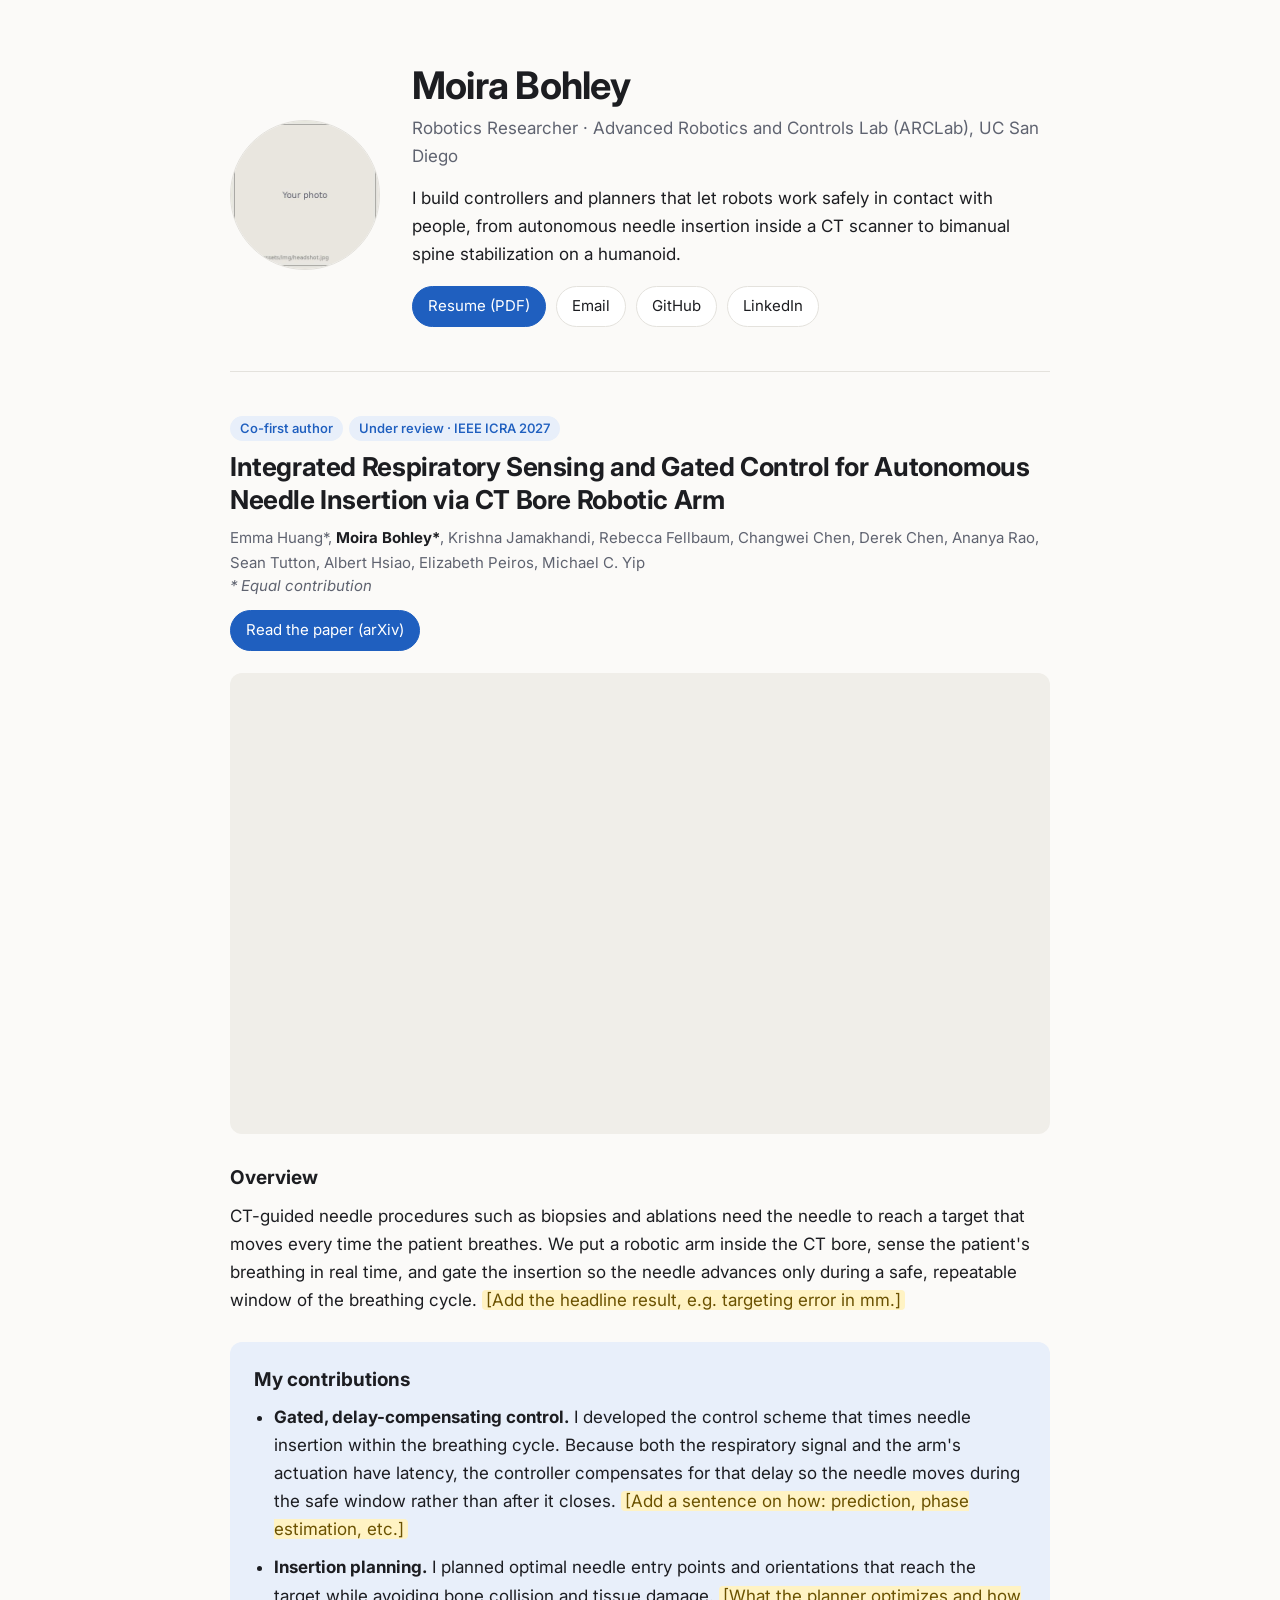
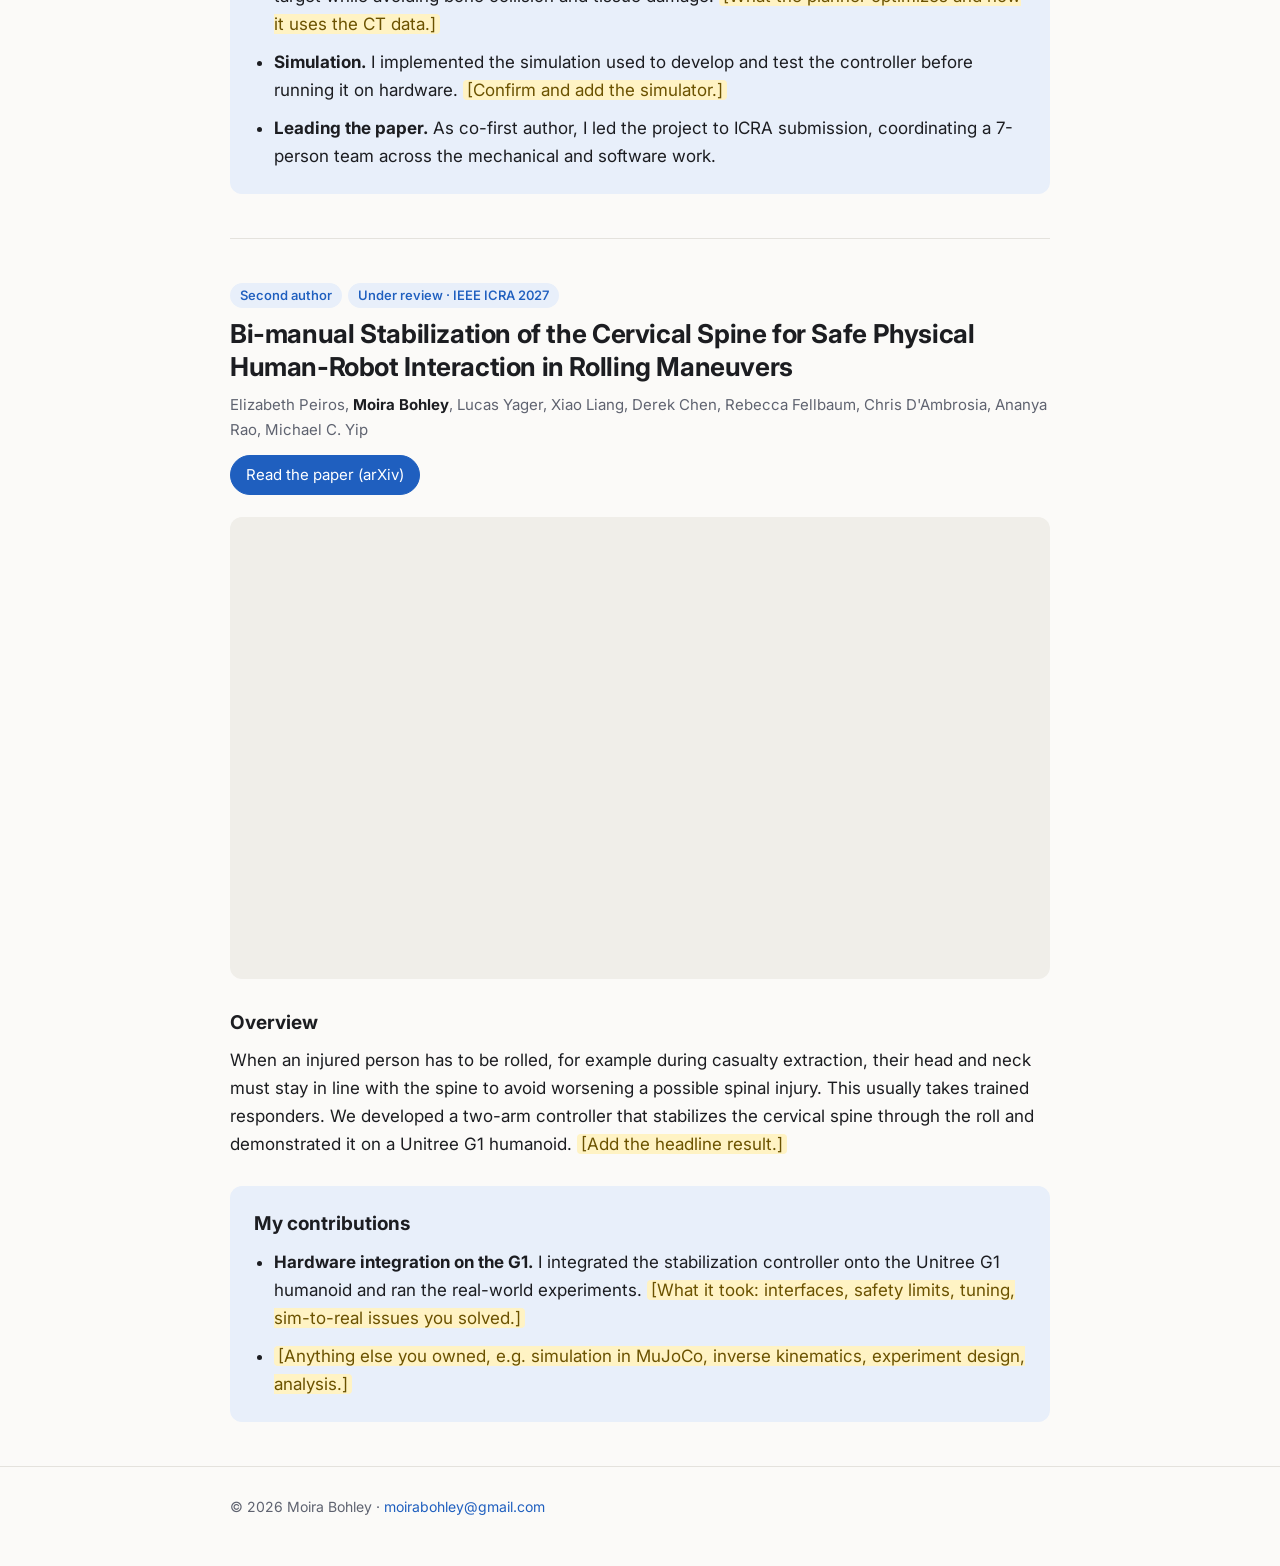
==== index.html @ b83f9798 "Use Gmail address and open resume in a new tab Co-Authored-By: Claude Opus 5.5 <noreply@anthropic.co" ====
<!doctype html>
<html lang="en">
<head>
  <meta charset="utf-8">
  <meta name="viewport" content="width=device-width, initial-scale=1">
  <title>Moira Bohley</title>
  <meta name="description" content="Moira Bohley: robotics researcher working on medical robotics, control, and physical human-robot interaction at UC San Diego.">
  <link rel="preconnect" href="https://fonts.googleapis.com">
  <link href="https://fonts.googleapis.com/css2?family=Inter:wght@400;550;650&display=swap" rel="stylesheet">
  <link rel="stylesheet" href="assets/style.css">
</head>
<body>
<main class="wrap">

  <!-- INTRO -->
  <header class="hero">
    <!-- Replace with a square photo of yourself -->
    <img class="headshot" src="assets/img/headshot.jpg" alt="Photo of Moira Bohley">
    <div>
      <h1>Moira Bohley</h1>
      <p class="role">Robotics Researcher · Advanced Robotics and Controls Lab (ARCLab), UC San Diego</p>
      <p>
        I build controllers and planners that let robots work safely in contact with people,
        from autonomous needle insertion inside a CT scanner to bimanual spine stabilization on a humanoid.
      </p>
      <div class="links">
        <a class="btn primary" href="assets/Bohley_Resume.pdf" target="_blank" rel="noopener">Resume (PDF)</a>
        <a class="btn" href="mailto:moirabohley@gmail.com">Email</a>
        <a class="btn" href="https://github.com/dbohley">GitHub</a>
        <a class="btn" href="https://www.linkedin.com/in/moira-bohley-280a4633a">LinkedIn</a>
      </div>
    </div>
  </header>

  <!-- PAPER 1 -->
  <section class="paper" id="ct-needle-insertion">
    <div class="badges"><span class="badge">Co-first author</span><span class="badge">Under review · IEEE ICRA 2027</span></div>
    <h2>Integrated Respiratory Sensing and Gated Control for Autonomous Needle Insertion via CT Bore Robotic Arm</h2>
    <p class="authors">Emma Huang*, <b>Moira Bohley*</b>, Krishna Jamakhandi, Rebecca Fellbaum, Changwei Chen, Derek Chen, Ananya Rao, Sean Tutton, Albert Hsiao, Elizabeth Peiros, Michael C. Yip</p>
    <p class="venue">* Equal contribution</p>
    <div class="links">
      <a class="btn primary" href="https://arxiv.org/abs/2610.30452">Read the paper (arXiv)</a>
    </div>

    <!-- YouTube: https://youtu.be/HTQYBlqYhiM -->
    <iframe class="video" src="https://www.youtube-nocookie.com/embed/HTQYBlqYhiM"
            title="Video: autonomous needle insertion in a CT bore" allowfullscreen
            allow="accelerometer; encrypted-media; gyroscope; picture-in-picture"></iframe>

    <h3>Overview</h3>
    <p>
      CT-guided needle procedures such as biopsies and ablations need the needle to reach a target that moves
      every time the patient breathes. We put a robotic arm inside the CT bore, sense the patient's breathing
      in real time, and gate the insertion so the needle advances only during a safe, repeatable window of
      the breathing cycle.
      <span class="todo">[Add the headline result, e.g. targeting error in mm.]</span>
    </p>

    <div class="contrib">
      <h3>My contributions</h3>
      <ul>
        <li><b>Gated, delay-compensating control.</b> I developed the control scheme that times needle insertion
          within the breathing cycle. Because both the respiratory signal and the arm's actuation have latency,
          the controller compensates for that delay so the needle moves during the safe window rather than after it closes.
          <span class="todo">[Add a sentence on how: prediction, phase estimation, etc.]</span></li>
        <li><b>Insertion planning.</b> I planned optimal needle entry points and orientations that reach the target
          while avoiding bone collision and tissue damage.
          <span class="todo">[What the planner optimizes and how it uses the CT data.]</span></li>
        <li><b>Simulation.</b> I implemented the simulation used to develop and test the controller before
          running it on hardware. <span class="todo">[Confirm and add the simulator.]</span></li>
        <li><b>Leading the paper.</b> As co-first author, I led the project to ICRA submission, coordinating a
          7-person team across the mechanical and software work.</li>
      </ul>
    </div>
  </section>

  <!-- PAPER 2 -->
  <section class="paper" id="cspine-stabilization">
    <div class="badges"><span class="badge">Second author</span><span class="badge">Under review · IEEE ICRA 2027</span></div>
    <h2>Bi-manual Stabilization of the Cervical Spine for Safe Physical Human-Robot Interaction in Rolling Maneuvers</h2>
    <p class="authors">Elizabeth Peiros, <b>Moira Bohley</b>, Lucas Yager, Xiao Liang, Derek Chen, Rebecca Fellbaum, Chris D'Ambrosia, Ananya Rao, Michael C. Yip</p>
    <div class="links">
      <a class="btn primary" href="https://arxiv.org/abs/2610.04220">Read the paper (arXiv)</a>
    </div>

    <iframe class="video" src="https://www.youtube-nocookie.com/embed/RdolCcvlPsY"
            title="Video: bimanual cervical spine stabilization on a humanoid" allowfullscreen
            allow="accelerometer; encrypted-media; gyroscope; picture-in-picture"></iframe>

    <h3>Overview</h3>
    <p>
      When an injured person has to be rolled, for example during casualty extraction, their head and neck must
      stay in line with the spine to avoid worsening a possible spinal injury. This usually takes trained responders.
      We developed a two-arm controller that stabilizes the cervical spine through the roll and demonstrated it on a
      Unitree G1 humanoid.
      <span class="todo">[Add the headline result.]</span>
    </p>

    <div class="contrib">
      <h3>My contributions</h3>
      <ul>
        <li><b>Hardware integration on the G1.</b> I integrated the stabilization controller onto the Unitree G1
          humanoid and ran the real-world experiments.
          <span class="todo">[What it took: interfaces, safety limits, tuning, sim-to-real issues you solved.]</span></li>
        <li><span class="todo">[Anything else you owned, e.g. simulation in MuJoCo, inverse kinematics, experiment design, analysis.]</span></li>
      </ul>
    </div>
  </section>

</main>

<footer>
  <div class="wrap">© 2026 Moira Bohley · <a href="mailto:moirabohley@gmail.com">moirabohley@gmail.com</a></div>
</footer>
</body>
</html>
---- assets/style.css ----
:root {
  --bg: #fbfaf8;
  --surface: #ffffff;
  --text: #1c1d21;
  --muted: #5f6370;
  --line: #e4e2dd;
  --accent: #1f5fbf;
  --accent-soft: #e8effa;
  --tag: #f0eee9;
  --radius: 12px;
  --max: 860px;
}
@media (prefers-color-scheme: dark) {
  :root {
    --bg: #121316;
    --surface: #1a1c20;
    --text: #e9e9ec;
    --muted: #a0a4ae;
    --line: #2c2f35;
    --accent: #7aa7ee;
    --accent-soft: #1d2a3f;
    --tag: #25282e;
  }
}

* { box-sizing: border-box; }
body {
  margin: 0;
  background: var(--bg);
  color: var(--text);
  font: 17px/1.65 "Inter", system-ui, -apple-system, "Segoe UI", sans-serif;
  -webkit-font-smoothing: antialiased;
}
img, iframe { max-width: 100%; display: block; }
a { color: var(--accent); text-decoration: none; }
a:hover { text-decoration: underline; }

.wrap { max-width: var(--max); margin: 0 auto; padding: 0 20px; }

/* Intro */
.hero { display: grid; grid-template-columns: 150px 1fr; gap: 32px; align-items: center; padding: 64px 0 44px; }
.headshot {
  width: 150px; height: 150px; border-radius: 50%; object-fit: cover;
  background: var(--tag); border: 1px solid var(--line);
}
.hero h1 { font-size: 38px; line-height: 1.15; margin: 0 0 6px; letter-spacing: -0.02em; }
.hero .role { color: var(--muted); margin: 0 0 14px; font-size: 17px; }
.hero p { margin: 0 0 18px; }

.links { display: flex; flex-wrap: wrap; gap: 10px; }
.btn {
  display: inline-flex; align-items: center; padding: 7px 15px; border-radius: 999px; font-size: 15px;
  border: 1px solid var(--line); background: var(--surface); color: var(--text);
}
.btn:hover { border-color: var(--accent); text-decoration: none; }
.btn.primary { background: var(--accent); border-color: var(--accent); color: #fff; }
@media (prefers-color-scheme: dark) { .btn.primary { color: #0e1420; } }

/* Paper sections */
.paper { padding: 44px 0; border-top: 1px solid var(--line); }
.badges { display: flex; flex-wrap: wrap; gap: 6px; margin-bottom: 10px; }
.badge {
  font-size: 13px; padding: 2px 10px; border-radius: 999px;
  background: var(--accent-soft); color: var(--accent); font-weight: 550;
}
.paper h2 { font-size: 26px; line-height: 1.25; letter-spacing: -0.015em; margin: 0 0 10px; }
.authors { color: var(--muted); margin: 0 0 16px; font-size: 15px; }
.authors + .venue { margin-top: -14px; }
.authors b { color: var(--text); }
.venue { color: var(--muted); font-style: italic; margin: 2px 0 16px; font-size: 15px; }

.video {
  width: 100%; aspect-ratio: 16 / 9; border: 0; border-radius: var(--radius);
  background: var(--tag); margin: 22px 0 6px;
}
.paper h3 { font-size: 19px; margin: 28px 0 8px; }
.paper p { margin: 0 0 12px; }
.paper ul { margin: 0; padding-left: 20px; }
.paper li { margin-bottom: 10px; }

.contrib { background: var(--accent-soft); border-radius: var(--radius); padding: 4px 24px 14px; margin-top: 28px; }
.contrib h3 { margin-top: 18px; }

.note { color: var(--muted); font-size: 14px; margin-top: 8px; }

footer { border-top: 1px solid var(--line); padding: 28px 0 48px; color: var(--muted); font-size: 14px; }

/* Draft placeholders: delete this rule once everything is filled in */
.todo { background: #fff3c4; color: #6b5200; border-radius: 4px; padding: 0 4px; }
@media (prefers-color-scheme: dark) { .todo { background: #4a3d0f; color: #ffe08a; } }

@media (max-width: 600px) {
  body { font-size: 16px; }
  .hero { grid-template-columns: 1fr; gap: 18px; padding-top: 36px; }
  .headshot { width: 110px; height: 110px; }
  .hero h1 { font-size: 30px; }
  .paper h2 { font-size: 22px; }
  .contrib { padding: 2px 18px 10px; }
}
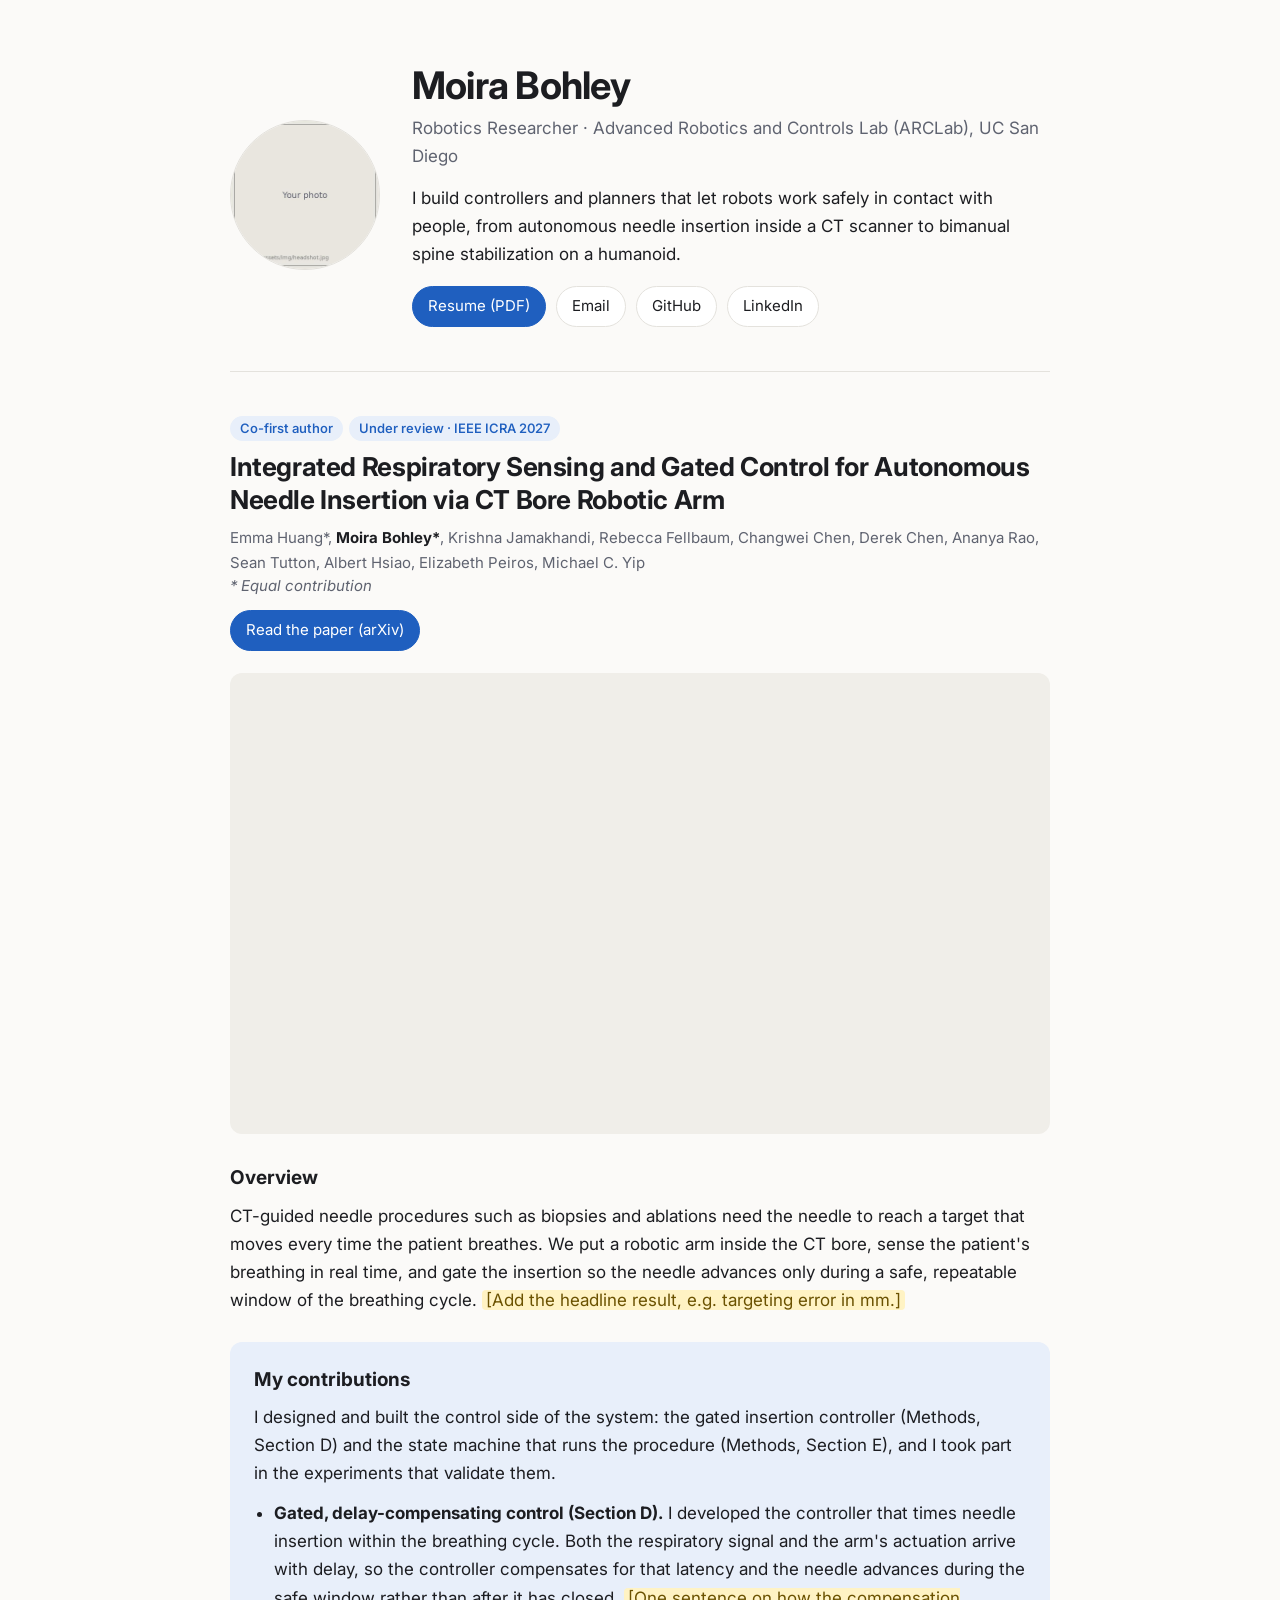
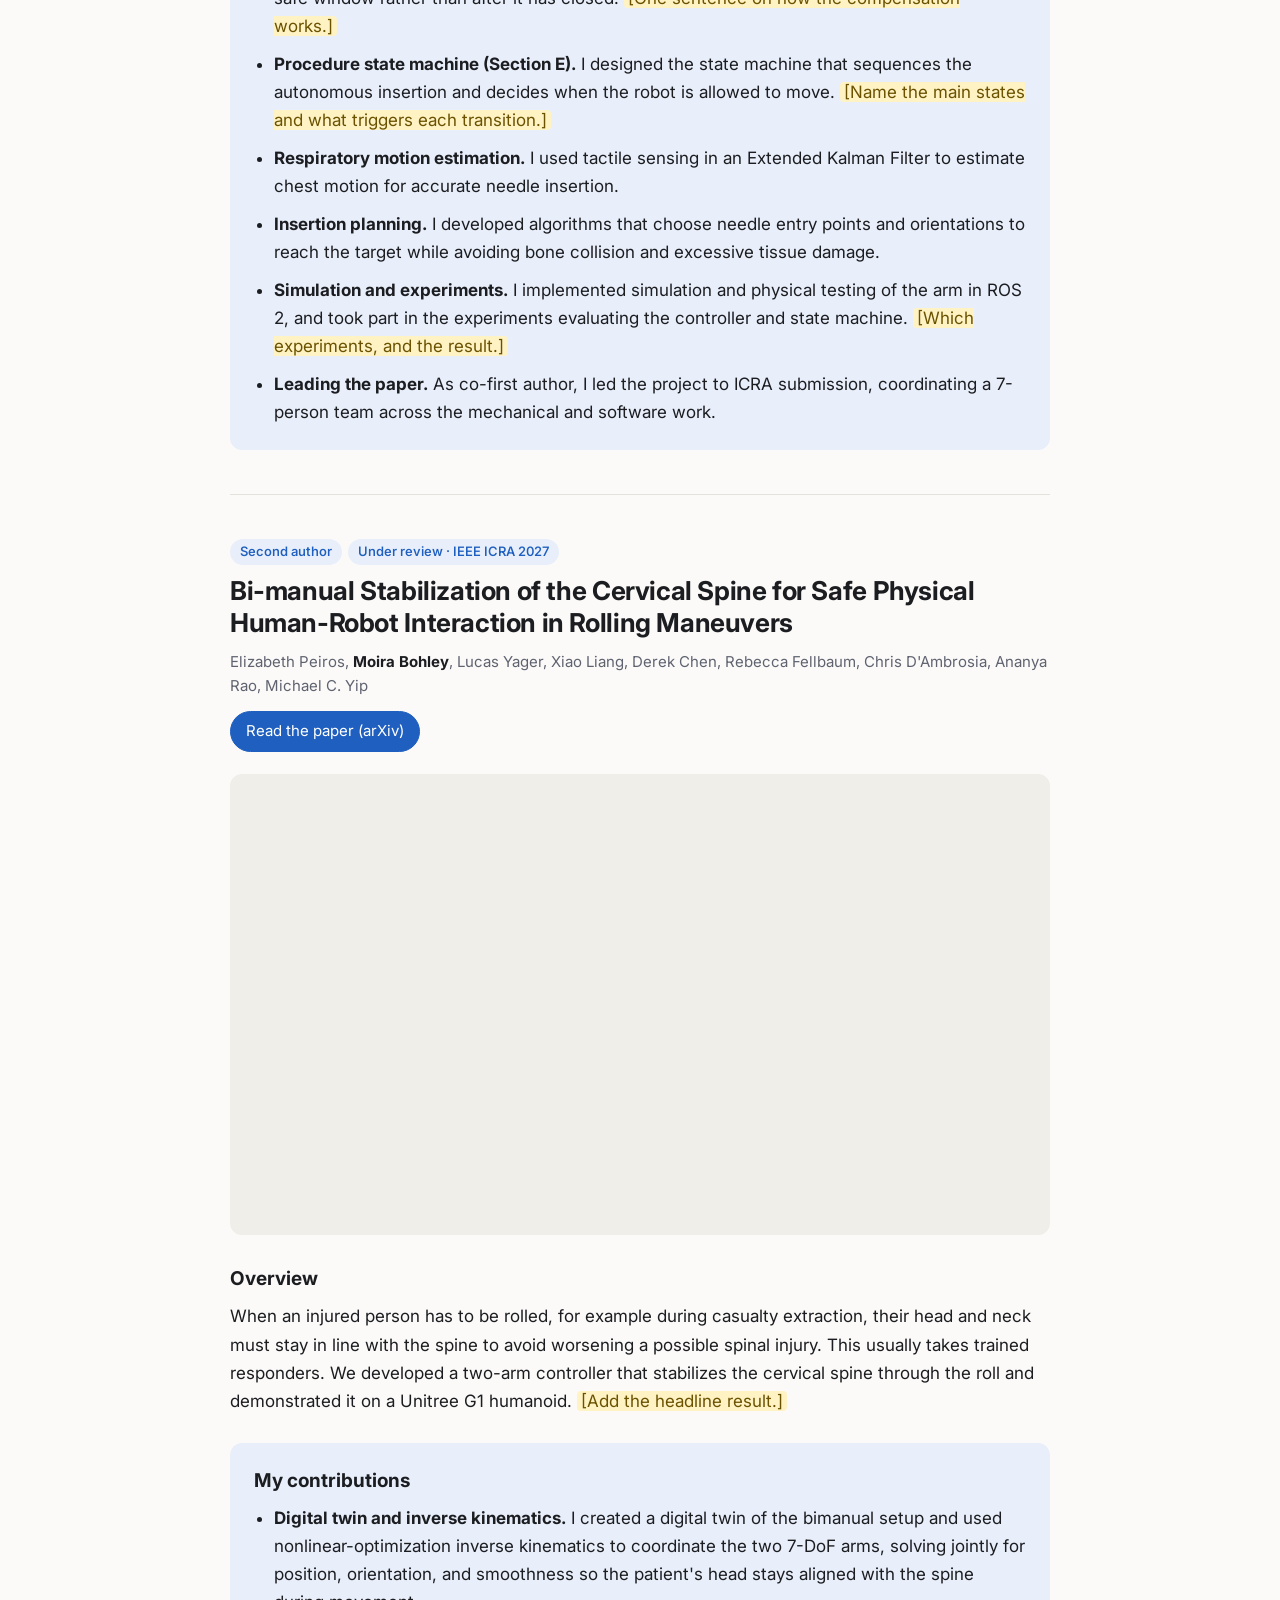
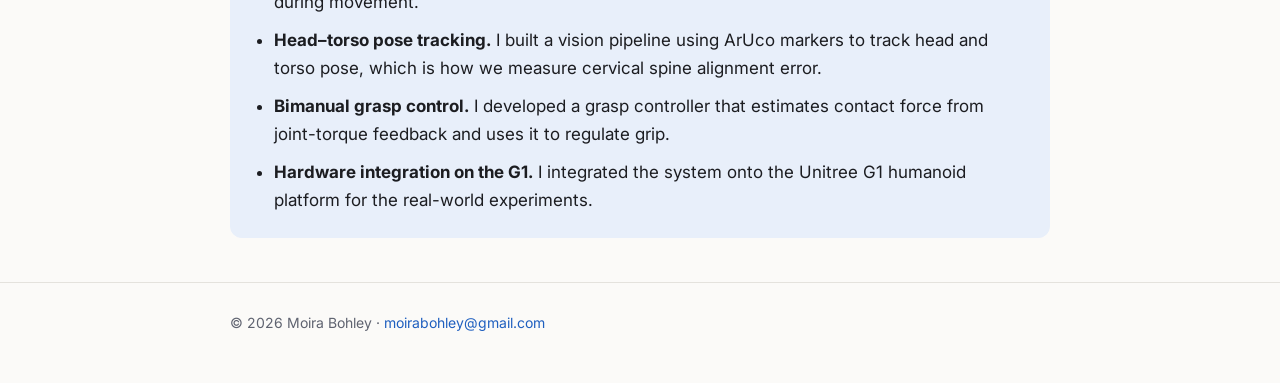
==== commit 69c9affc: "Draft contribution sections for both papers from resume Co-Authored-By: Claude Opus 5.5 <noreply@ant" ====
--- a/index.html
+++ b/index.html
@@ -58,16 +58,25 @@
 
     <div class="contrib">
       <h3>My contributions</h3>
+      <p>I designed and built the control side of the system: the gated insertion controller (Methods, Section D)
+        and the state machine that runs the procedure (Methods, Section E), and I took part in the experiments
+        that validate them.</p>
       <ul>
-        <li><b>Gated, delay-compensating control.</b> I developed the control scheme that times needle insertion
-          within the breathing cycle. Because both the respiratory signal and the arm's actuation have latency,
-          the controller compensates for that delay so the needle moves during the safe window rather than after it closes.
-          <span class="todo">[Add a sentence on how: prediction, phase estimation, etc.]</span></li>
-        <li><b>Insertion planning.</b> I planned optimal needle entry points and orientations that reach the target
-          while avoiding bone collision and tissue damage.
-          <span class="todo">[What the planner optimizes and how it uses the CT data.]</span></li>
-        <li><b>Simulation.</b> I implemented the simulation used to develop and test the controller before
-          running it on hardware. <span class="todo">[Confirm and add the simulator.]</span></li>
+        <li><b>Gated, delay-compensating control (Section D).</b> I developed the controller that times needle
+          insertion within the breathing cycle. Both the respiratory signal and the arm's actuation arrive with delay,
+          so the controller compensates for that latency and the needle advances during the safe window rather than
+          after it has closed.
+          <span class="todo">[One sentence on how the compensation works.]</span></li>
+        <li><b>Procedure state machine (Section E).</b> I designed the state machine that sequences the autonomous
+          insertion and decides when the robot is allowed to move.
+          <span class="todo">[Name the main states and what triggers each transition.]</span></li>
+        <li><b>Respiratory motion estimation.</b> I used tactile sensing in an Extended Kalman Filter to estimate
+          chest motion for accurate needle insertion.</li>
+        <li><b>Insertion planning.</b> I developed algorithms that choose needle entry points and orientations to
+          reach the target while avoiding bone collision and excessive tissue damage.</li>
+        <li><b>Simulation and experiments.</b> I implemented simulation and physical testing of the arm in ROS 2,
+          and took part in the experiments evaluating the controller and state machine.
+          <span class="todo">[Which experiments, and the result.]</span></li>
         <li><b>Leading the paper.</b> As co-first author, I led the project to ICRA submission, coordinating a
           7-person team across the mechanical and software work.</li>
       </ul>
@@ -99,10 +108,15 @@
     <div class="contrib">
       <h3>My contributions</h3>
       <ul>
-        <li><b>Hardware integration on the G1.</b> I integrated the stabilization controller onto the Unitree G1
-          humanoid and ran the real-world experiments.
-          <span class="todo">[What it took: interfaces, safety limits, tuning, sim-to-real issues you solved.]</span></li>
-        <li><span class="todo">[Anything else you owned, e.g. simulation in MuJoCo, inverse kinematics, experiment design, analysis.]</span></li>
+        <li><b>Digital twin and inverse kinematics.</b> I created a digital twin of the bimanual setup and used
+          nonlinear-optimization inverse kinematics to coordinate the two 7-DoF arms, solving jointly for
+          position, orientation, and smoothness so the patient's head stays aligned with the spine during movement.</li>
+        <li><b>Head–torso pose tracking.</b> I built a vision pipeline using ArUco markers to track head and torso
+          pose, which is how we measure cervical spine alignment error.</li>
+        <li><b>Bimanual grasp control.</b> I developed a grasp controller that estimates contact force from
+          joint-torque feedback and uses it to regulate grip.</li>
+        <li><b>Hardware integration on the G1.</b> I integrated the system onto the Unitree G1 humanoid platform
+          for the real-world experiments.</li>
       </ul>
     </div>
   </section>
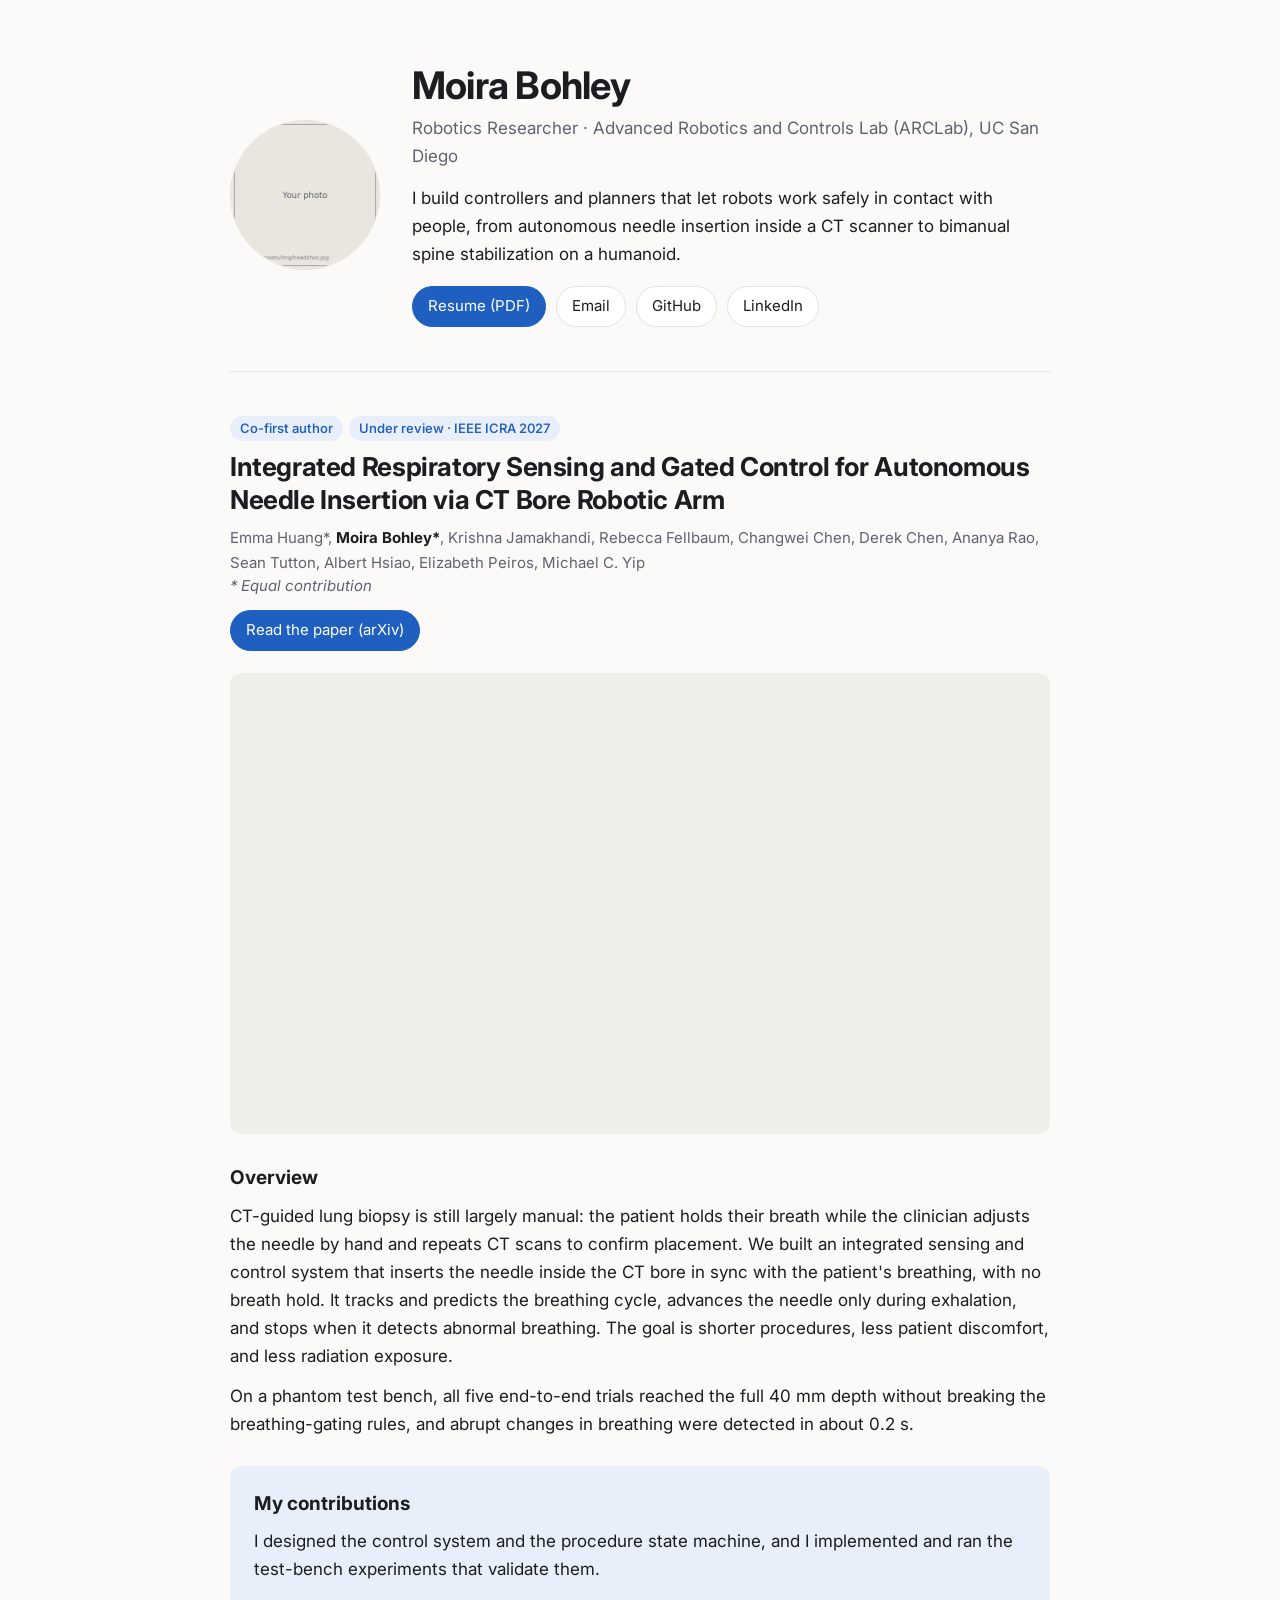
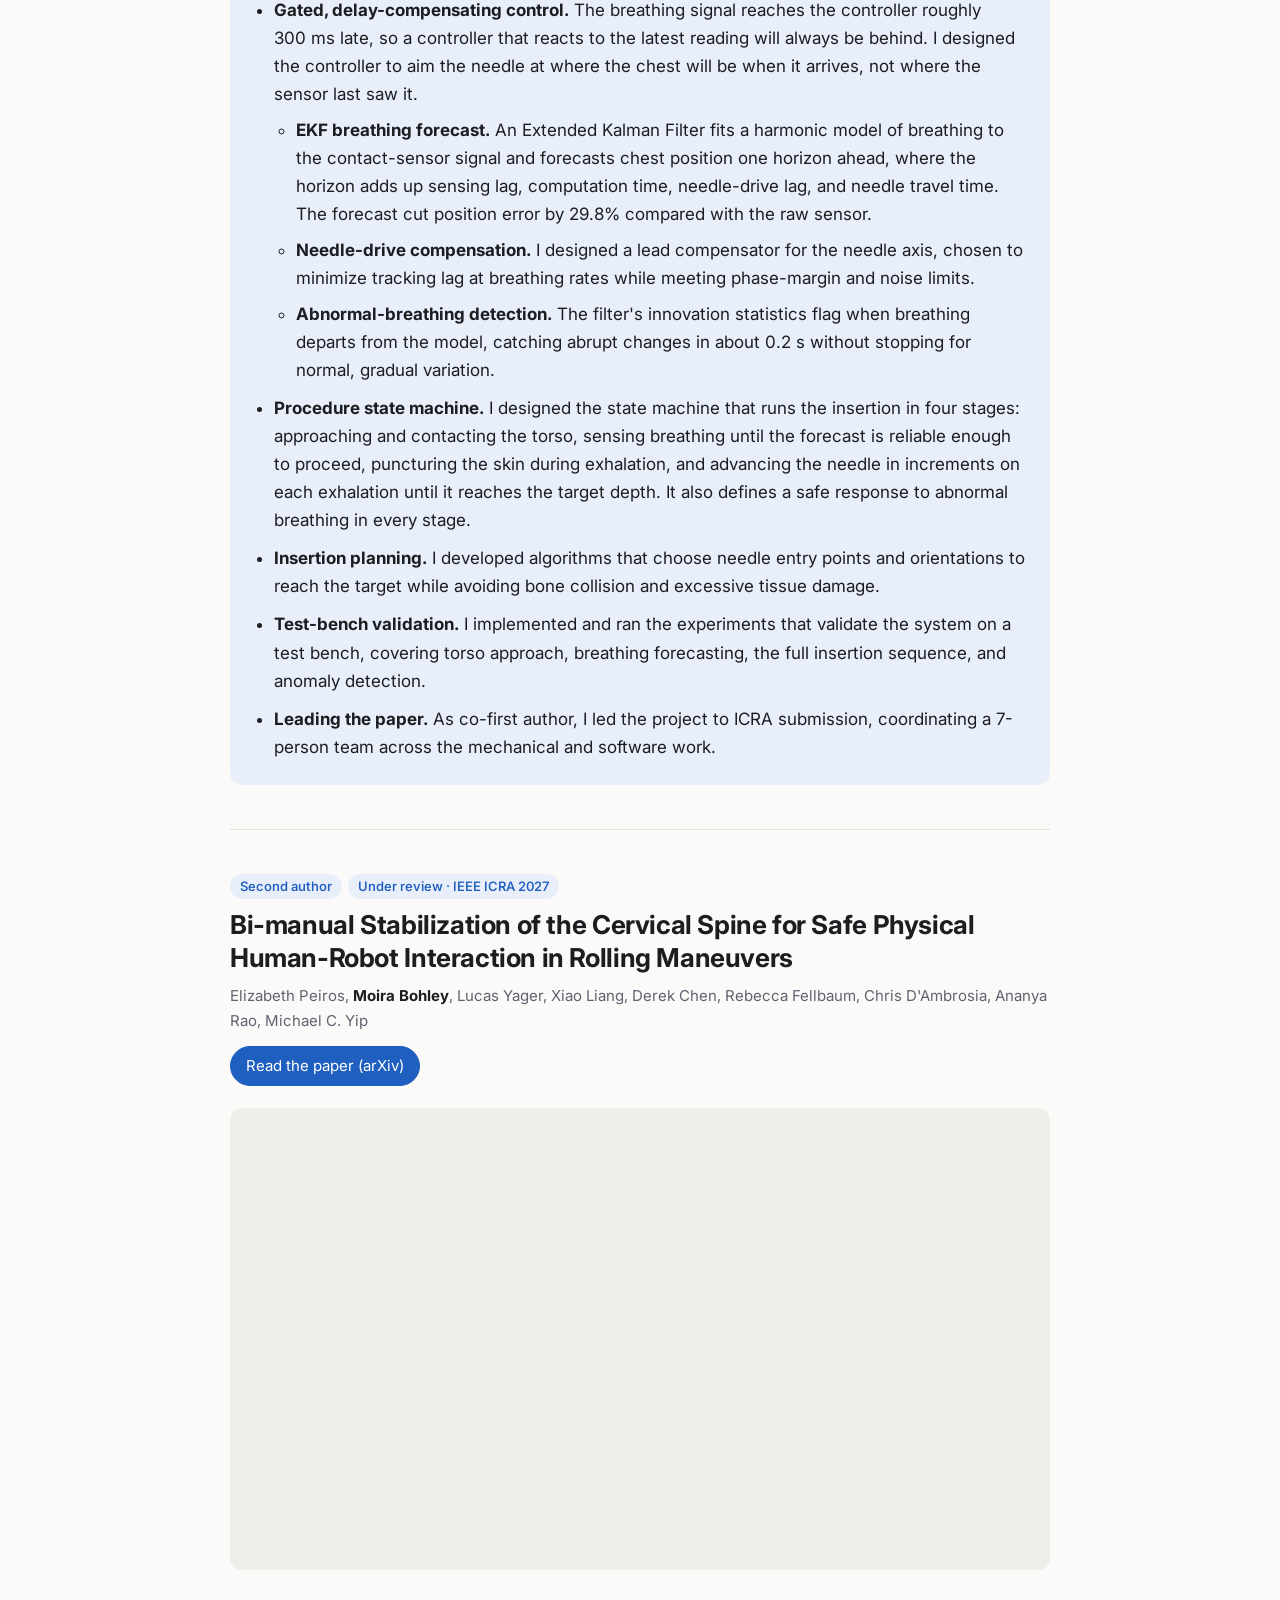
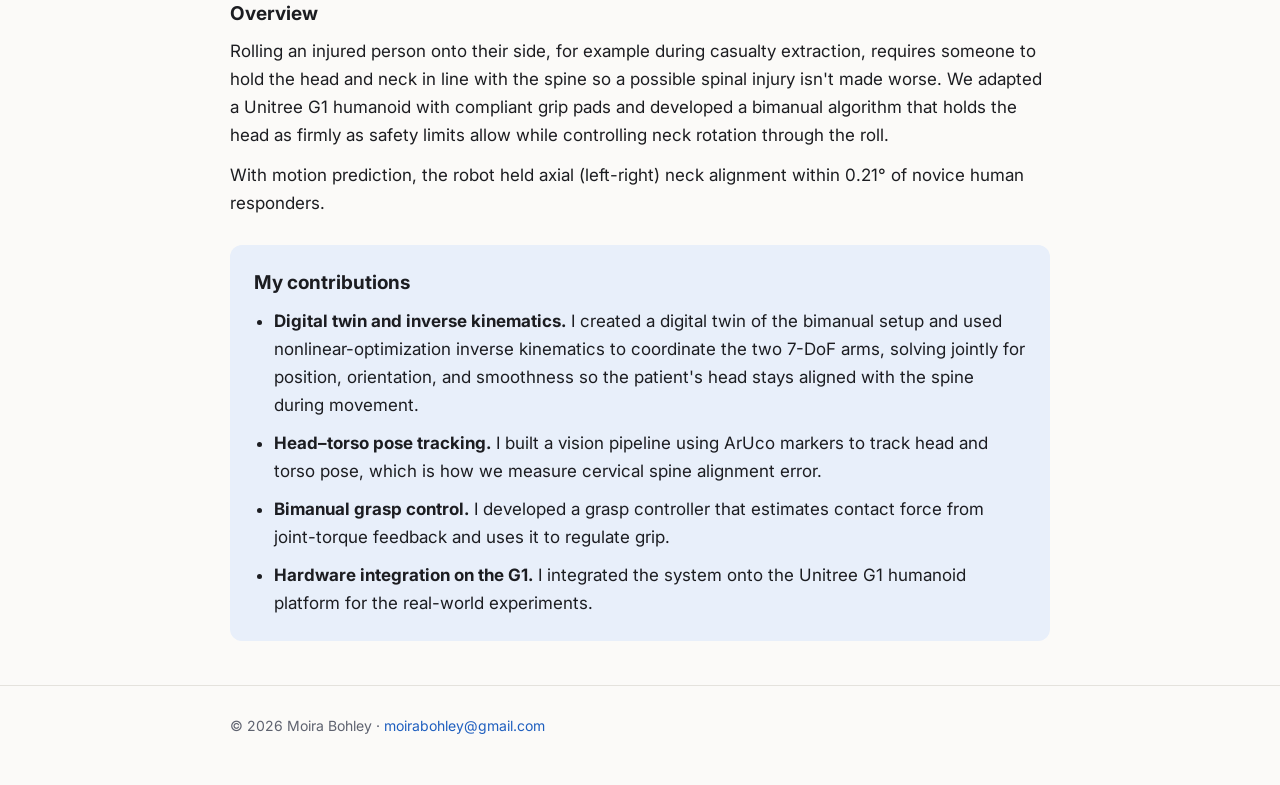
==== commit be29bb94: "Align overviews with paper abstracts and restructure CT contributions Co-Authored-By: Claude Opus 5." ====
--- a/index.html
+++ b/index.html
@@ -49,34 +49,45 @@
 
     <h3>Overview</h3>
     <p>
-      CT-guided needle procedures such as biopsies and ablations need the needle to reach a target that moves
-      every time the patient breathes. We put a robotic arm inside the CT bore, sense the patient's breathing
-      in real time, and gate the insertion so the needle advances only during a safe, repeatable window of
-      the breathing cycle.
-      <span class="todo">[Add the headline result, e.g. targeting error in mm.]</span>
+      CT-guided lung biopsy is still largely manual: the patient holds their breath while the clinician adjusts the
+      needle by hand and repeats CT scans to confirm placement. We built an integrated sensing and control system that
+      inserts the needle inside the CT bore in sync with the patient's breathing, with no breath hold. It tracks and
+      predicts the breathing cycle, advances the needle only during exhalation, and stops when it detects abnormal
+      breathing. The goal is shorter procedures, less patient discomfort, and less radiation exposure.
+    </p>
+    <p>
+      On a phantom test bench, all five end-to-end trials reached the full 40&nbsp;mm depth without breaking the
+      breathing-gating rules, and abrupt changes in breathing were detected in about 0.2&nbsp;s.
     </p>
 
     <div class="contrib">
       <h3>My contributions</h3>
-      <p>I designed and built the control side of the system: the gated insertion controller (Methods, Section D)
-        and the state machine that runs the procedure (Methods, Section E), and I took part in the experiments
-        that validate them.</p>
+      <p>I designed the control system and the procedure state machine, and I implemented and ran the test-bench
+        experiments that validate them.</p>
       <ul>
-        <li><b>Gated, delay-compensating control (Section D).</b> I developed the controller that times needle
-          insertion within the breathing cycle. Both the respiratory signal and the arm's actuation arrive with delay,
-          so the controller compensates for that latency and the needle advances during the safe window rather than
-          after it has closed.
-          <span class="todo">[One sentence on how the compensation works.]</span></li>
-        <li><b>Procedure state machine (Section E).</b> I designed the state machine that sequences the autonomous
-          insertion and decides when the robot is allowed to move.
-          <span class="todo">[Name the main states and what triggers each transition.]</span></li>
-        <li><b>Respiratory motion estimation.</b> I used tactile sensing in an Extended Kalman Filter to estimate
-          chest motion for accurate needle insertion.</li>
+        <li><b>Gated, delay-compensating control.</b> The breathing signal reaches the controller roughly 300&nbsp;ms
+          late, so a controller that reacts to the latest reading will always be behind. I designed the controller to
+          aim the needle at where the chest will be when it arrives, not where the sensor last saw it.
+          <ul>
+            <li><b>EKF breathing forecast.</b> An Extended Kalman Filter fits a harmonic model of breathing to the
+              contact-sensor signal and forecasts chest position one horizon ahead, where the horizon adds up sensing
+              lag, computation time, needle-drive lag, and needle travel time. The forecast cut position error by
+              29.8% compared with the raw sensor.</li>
+            <li><b>Needle-drive compensation.</b> I designed a lead compensator for the needle axis, chosen to
+              minimize tracking lag at breathing rates while meeting phase-margin and noise limits.</li>
+            <li><b>Abnormal-breathing detection.</b> The filter's innovation statistics flag when breathing departs
+              from the model, catching abrupt changes in about 0.2&nbsp;s without stopping for normal, gradual
+              variation.</li>
+          </ul>
+        </li>
+        <li><b>Procedure state machine.</b> I designed the state machine that runs the insertion in four stages:
+          approaching and contacting the torso, sensing breathing until the forecast is reliable enough to proceed,
+          puncturing the skin during exhalation, and advancing the needle in increments on each exhalation until it
+          reaches the target depth. It also defines a safe response to abnormal breathing in every stage.</li>
         <li><b>Insertion planning.</b> I developed algorithms that choose needle entry points and orientations to
           reach the target while avoiding bone collision and excessive tissue damage.</li>
-        <li><b>Simulation and experiments.</b> I implemented simulation and physical testing of the arm in ROS 2,
-          and took part in the experiments evaluating the controller and state machine.
-          <span class="todo">[Which experiments, and the result.]</span></li>
+        <li><b>Test-bench validation.</b> I implemented and ran the experiments that validate the system on a test
+          bench, covering torso approach, breathing forecasting, the full insertion sequence, and anomaly detection.</li>
         <li><b>Leading the paper.</b> As co-first author, I led the project to ICRA submission, coordinating a
           7-person team across the mechanical and software work.</li>
       </ul>
@@ -98,11 +109,14 @@
 
     <h3>Overview</h3>
     <p>
-      When an injured person has to be rolled, for example during casualty extraction, their head and neck must
-      stay in line with the spine to avoid worsening a possible spinal injury. This usually takes trained responders.
-      We developed a two-arm controller that stabilizes the cervical spine through the roll and demonstrated it on a
-      Unitree G1 humanoid.
-      <span class="todo">[Add the headline result.]</span>
+      Rolling an injured person onto their side, for example during casualty extraction, requires someone to hold
+      the head and neck in line with the spine so a possible spinal injury isn't made worse. We adapted a Unitree G1
+      humanoid with compliant grip pads and developed a bimanual algorithm that holds the head as firmly as safety
+      limits allow while controlling neck rotation through the roll.
+    </p>
+    <p>
+      With motion prediction, the robot held axial (left-right) neck alignment within 0.21&deg; of novice human
+      responders.
     </p>
 
     <div class="contrib">
--- a/assets/style.css
+++ b/assets/style.css
@@ -97,3 +97,6 @@
   .paper h2 { font-size: 22px; }
   .contrib { padding: 2px 18px 10px; }
 }
+
+.paper ul ul { margin-top: 8px; padding-left: 22px; list-style: circle; }
+.paper ul ul li { margin-bottom: 8px; }
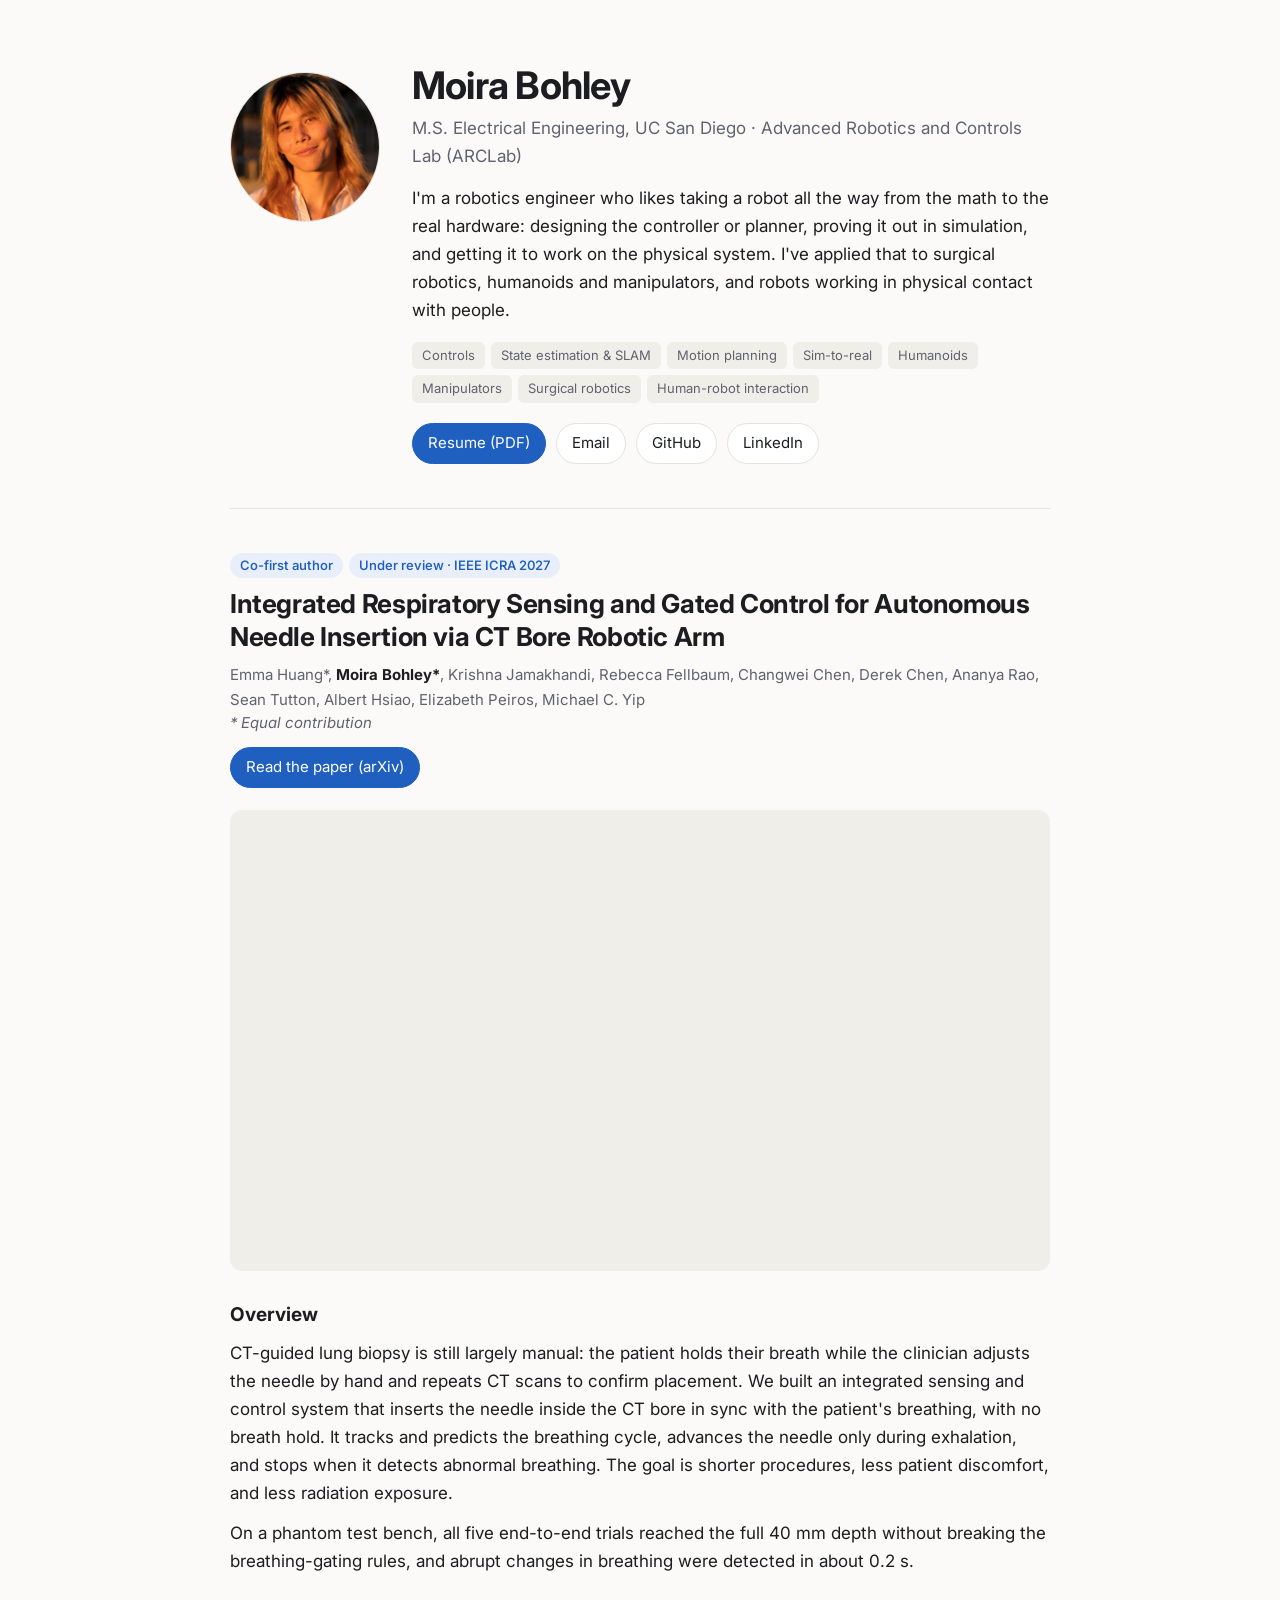
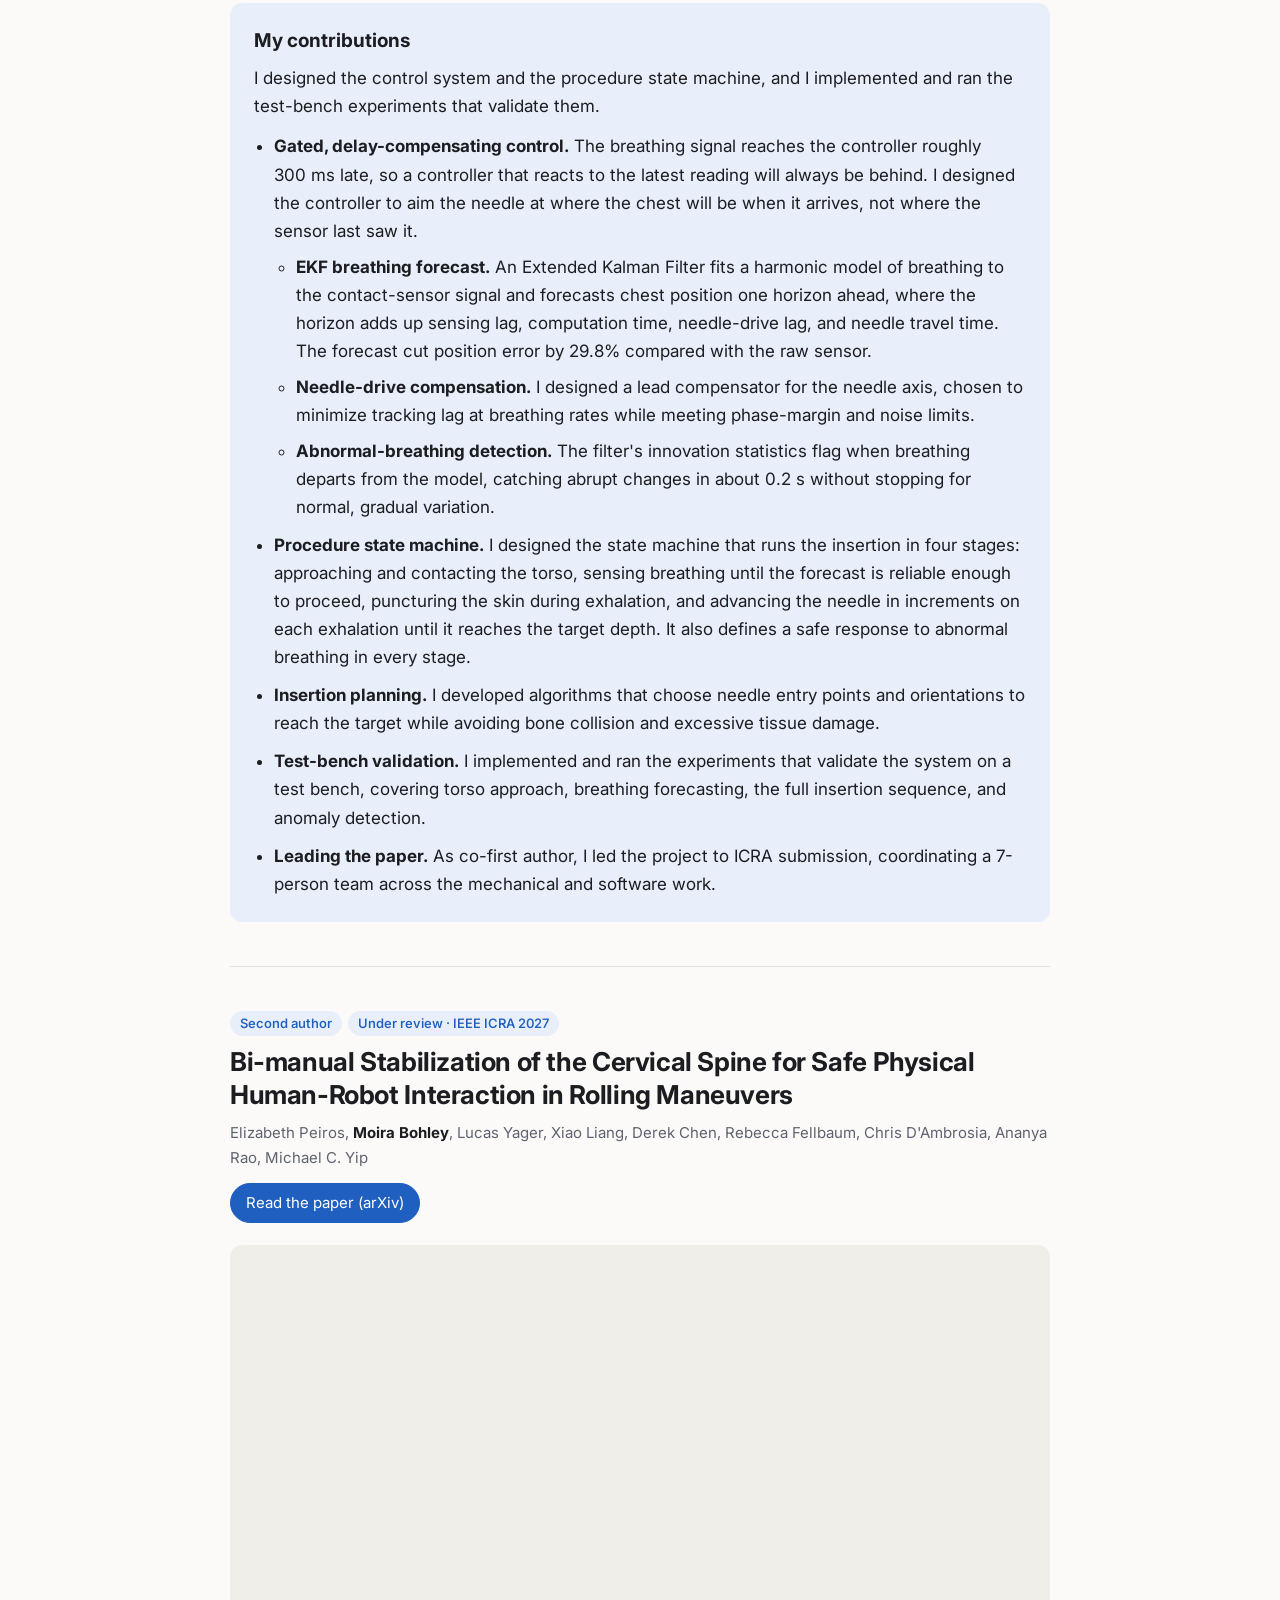
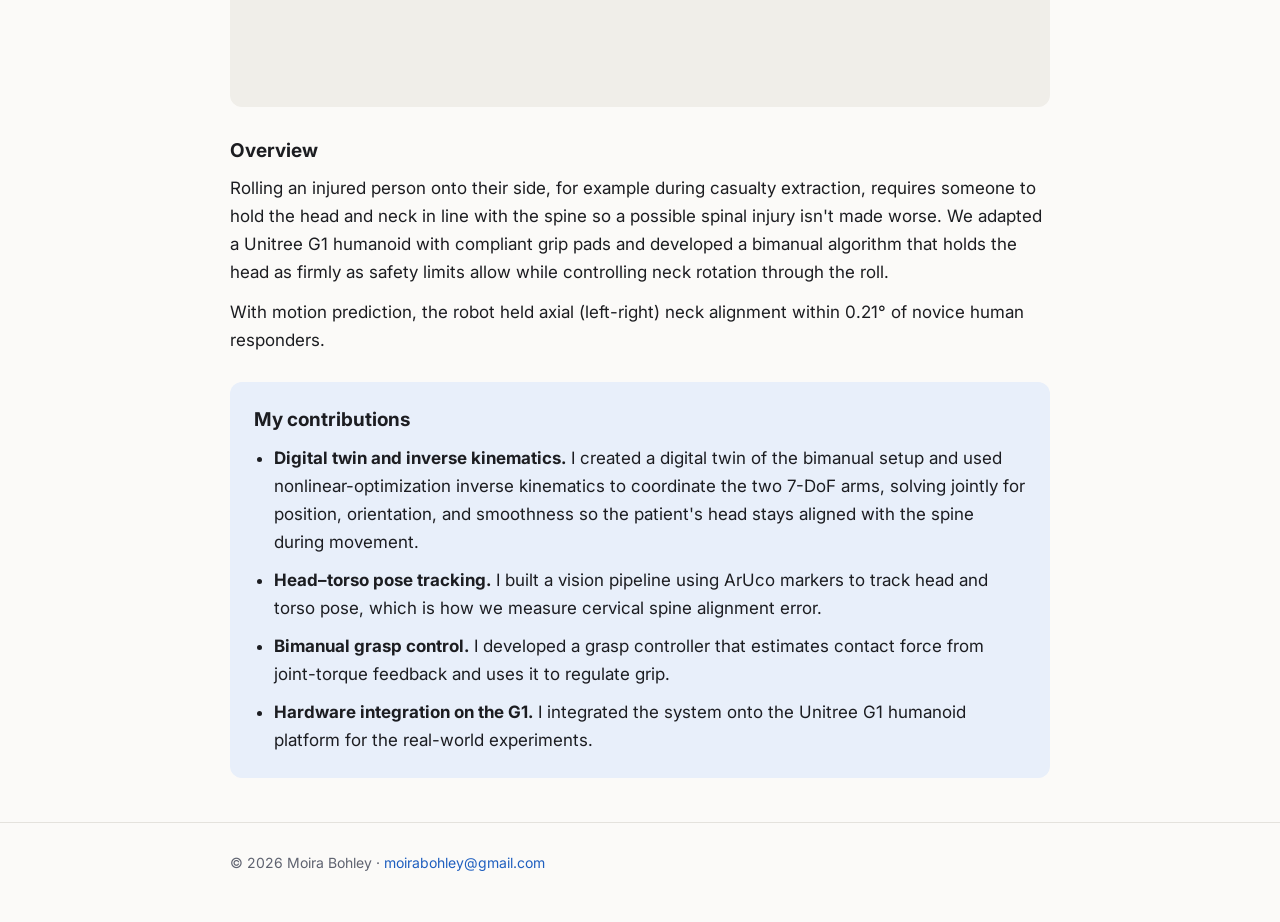
==== commit 190ba977: "Add headshot and rewrite intro with research areas and skills Co-Authored-By: Claude Opus 5.5 <norep" ====
--- a/index.html
+++ b/index.html
@@ -14,15 +14,18 @@
 
   <!-- INTRO -->
   <header class="hero">
-    <!-- Replace with a square photo of yourself -->
     <img class="headshot" src="assets/img/headshot.jpg" alt="Photo of Moira Bohley">
     <div>
       <h1>Moira Bohley</h1>
-      <p class="role">Robotics Researcher · Advanced Robotics and Controls Lab (ARCLab), UC San Diego</p>
+      <p class="role">M.S. Electrical Engineering, UC San Diego · Advanced Robotics and Controls Lab (ARCLab)</p>
       <p>
-        I build controllers and planners that let robots work safely in contact with people,
-        from autonomous needle insertion inside a CT scanner to bimanual spine stabilization on a humanoid.
+        I'm a robotics engineer who likes taking a robot all the way from the math to the real hardware:
+        designing the controller or planner, proving it out in simulation, and getting it to work on the physical system.
+        I've applied that to surgical robotics, humanoids and manipulators, and robots working in physical contact with people.
       </p>
+      <div class="tags">
+        <span class="tag">Controls</span><span class="tag">State estimation &amp; SLAM</span><span class="tag">Motion planning</span><span class="tag">Sim-to-real</span><span class="tag">Humanoids</span><span class="tag">Manipulators</span><span class="tag">Surgical robotics</span><span class="tag">Human-robot interaction</span>
+      </div>
       <div class="links">
         <a class="btn primary" href="assets/Bohley_Resume.pdf" target="_blank" rel="noopener">Resume (PDF)</a>
         <a class="btn" href="mailto:moirabohley@gmail.com">Email</a>
--- a/assets/style.css
+++ b/assets/style.css
@@ -100,3 +100,8 @@
 
 .paper ul ul { margin-top: 8px; padding-left: 22px; list-style: circle; }
 .paper ul ul li { margin-bottom: 8px; }
+
+.tags { display: flex; flex-wrap: wrap; gap: 6px; margin: 0 0 20px; }
+.tag { font-size: 13px; padding: 3px 10px; border-radius: 6px; background: var(--tag); color: var(--muted); }
+.hero { align-items: start; }
+.headshot { margin-top: 8px; }
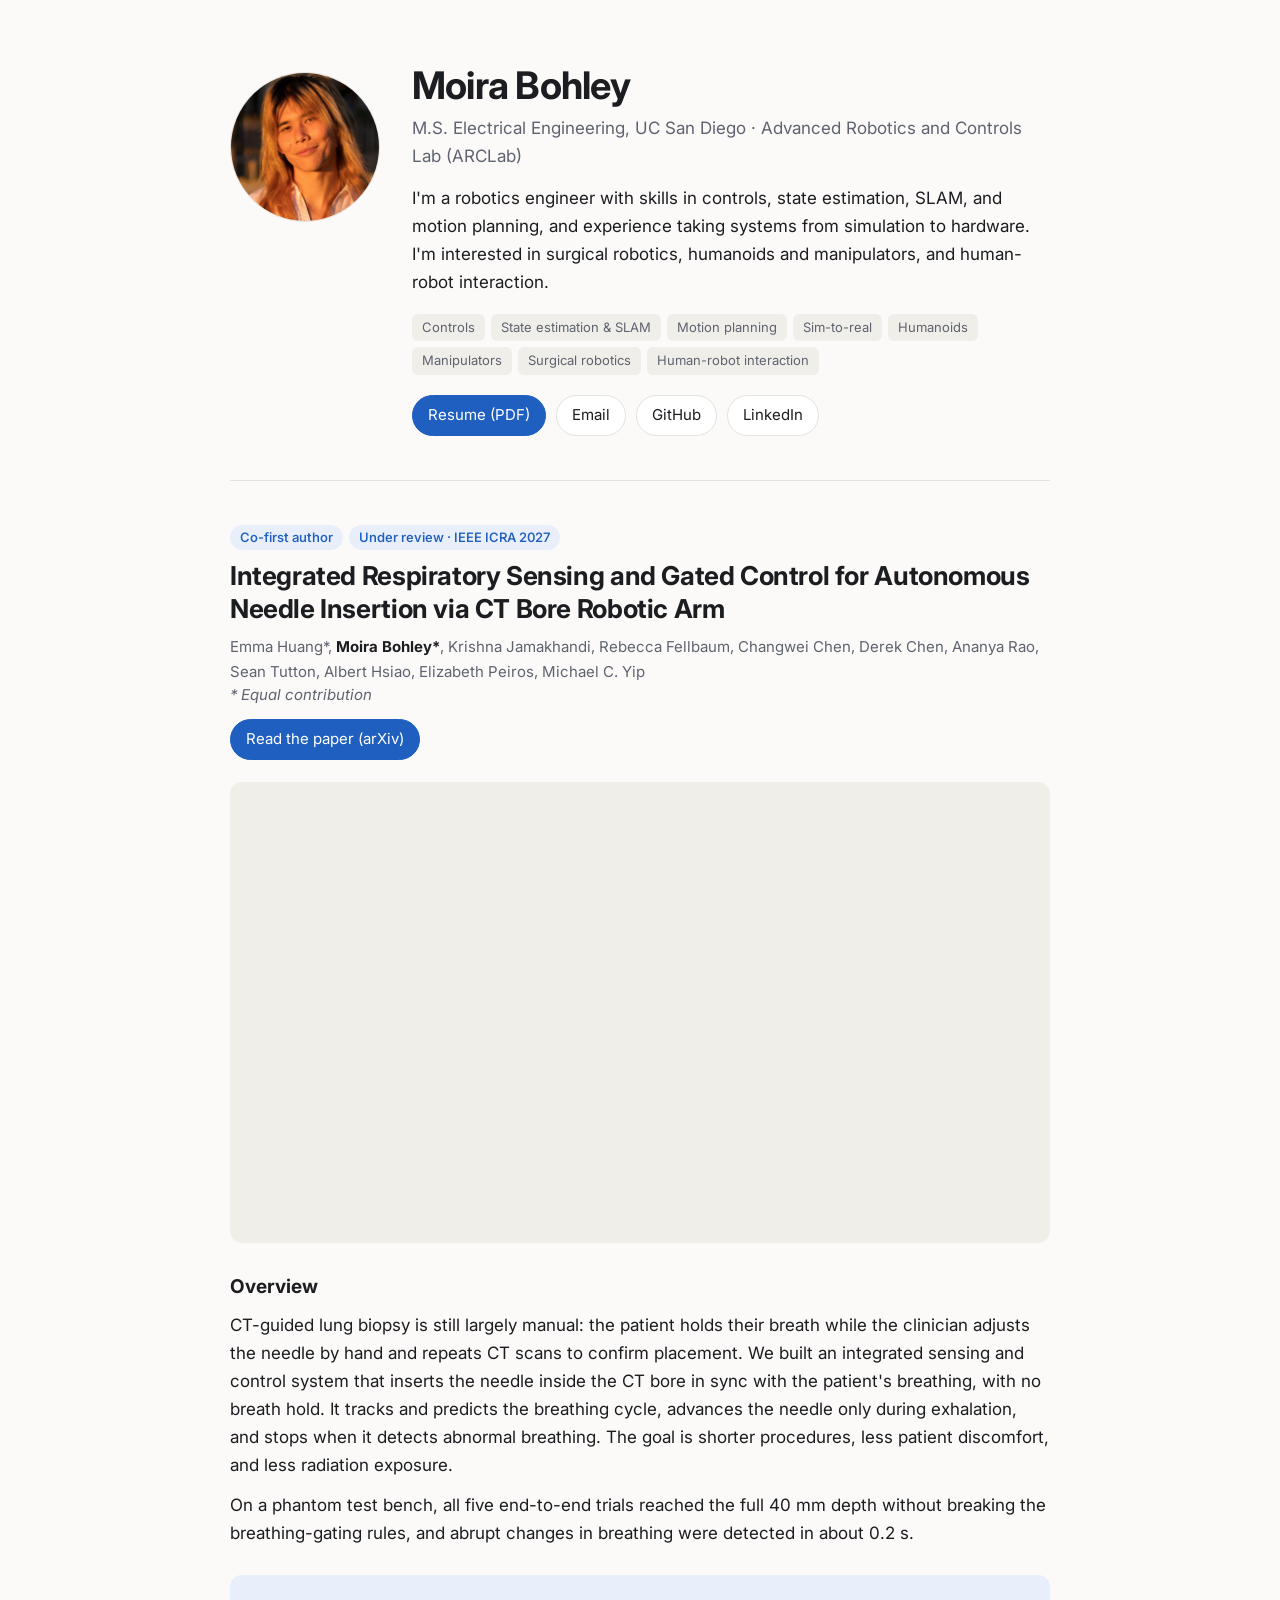
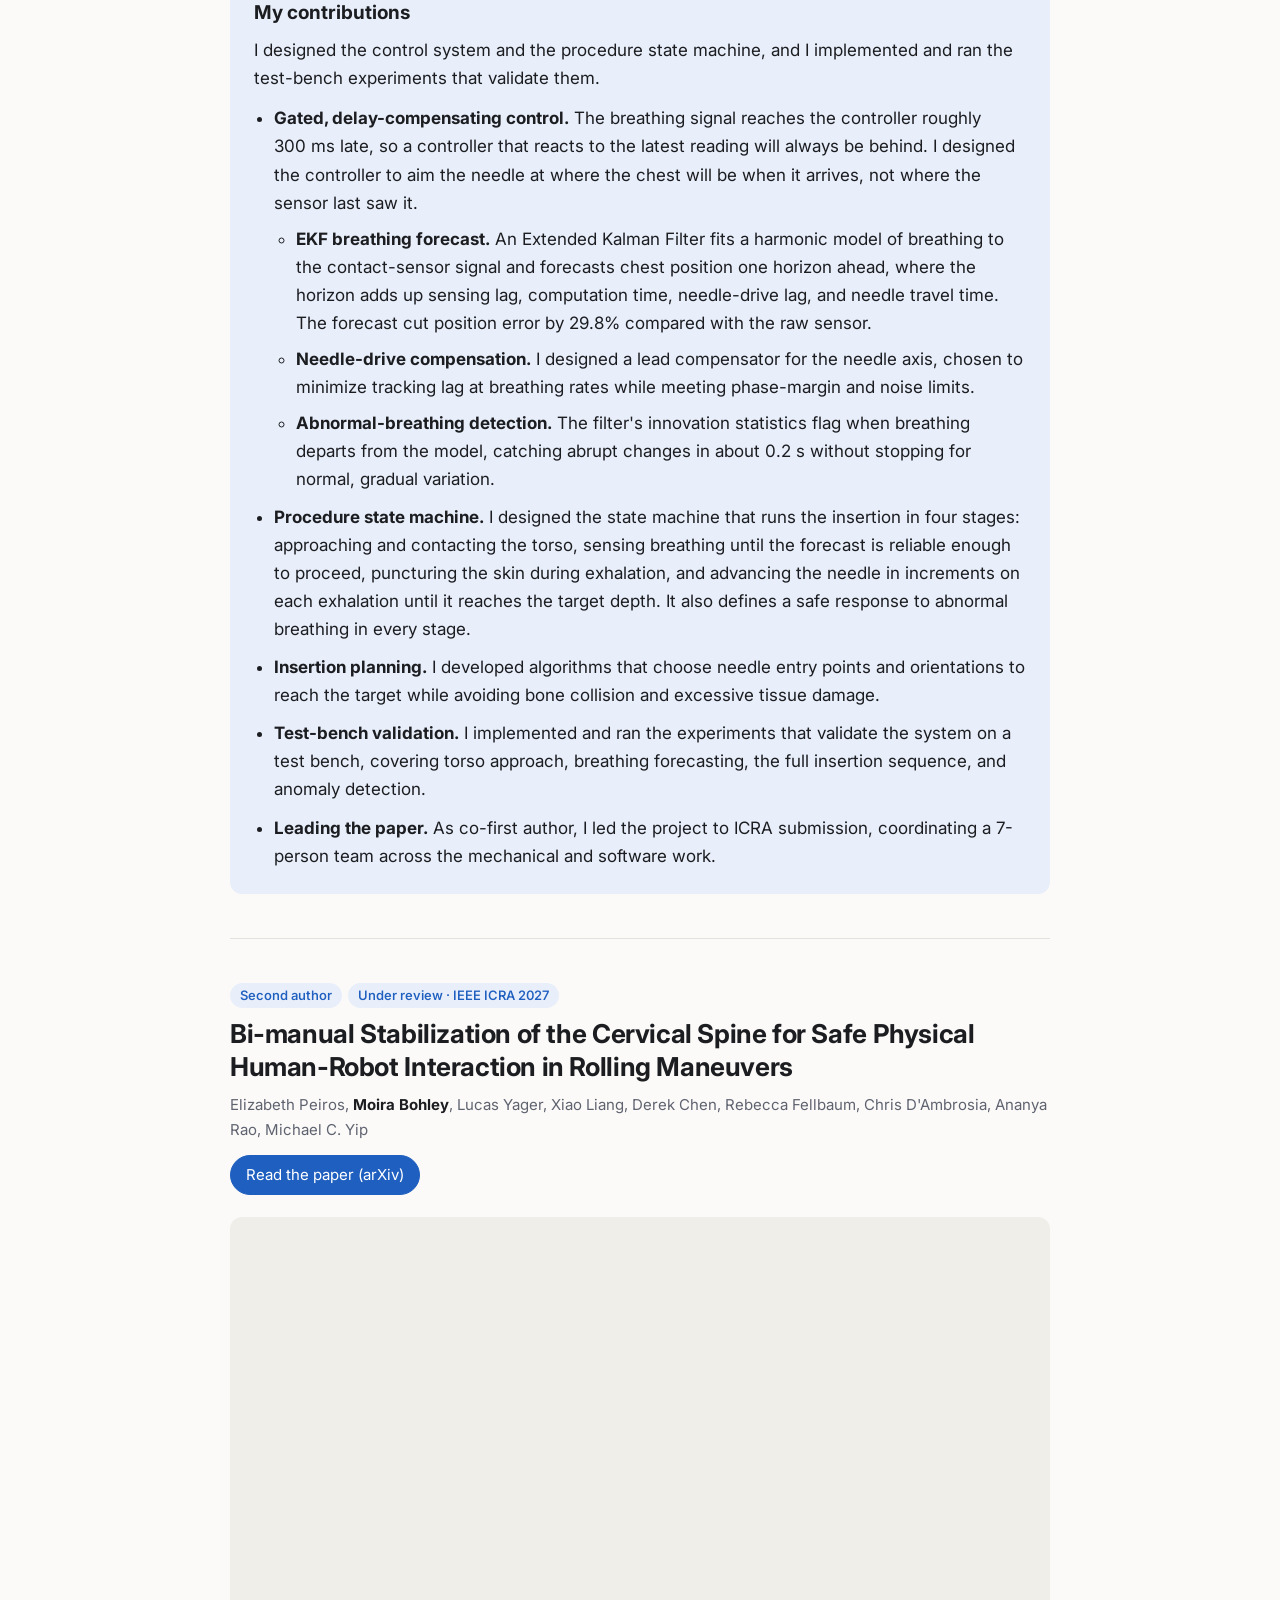
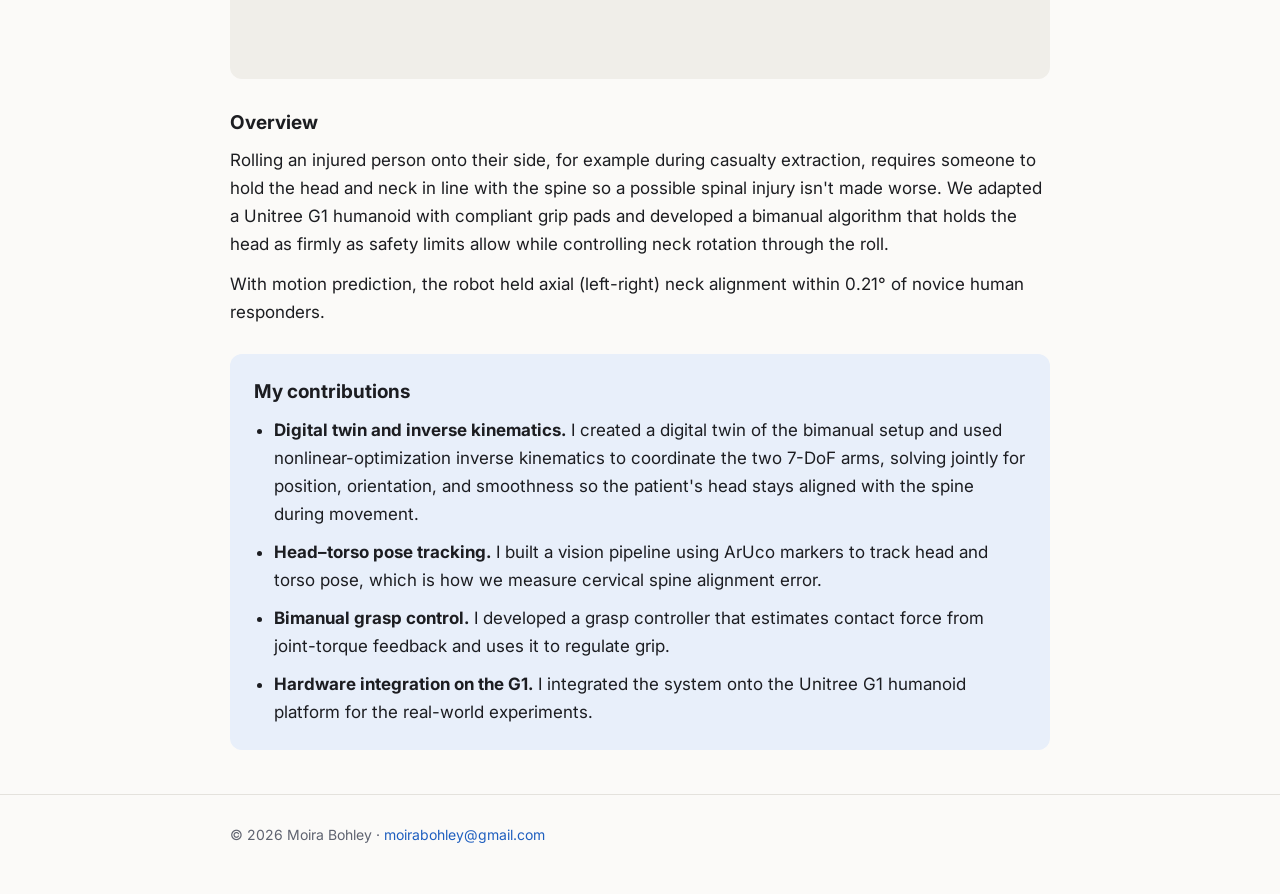
==== commit 59415884: "Make intro more direct Co-Authored-By: Claude Opus 5.5 <noreply@anthropic.com> Claude-Session: https" ====
--- a/index.html
+++ b/index.html
@@ -19,9 +19,9 @@
       <h1>Moira Bohley</h1>
       <p class="role">M.S. Electrical Engineering, UC San Diego · Advanced Robotics and Controls Lab (ARCLab)</p>
       <p>
-        I'm a robotics engineer who likes taking a robot all the way from the math to the real hardware:
-        designing the controller or planner, proving it out in simulation, and getting it to work on the physical system.
-        I've applied that to surgical robotics, humanoids and manipulators, and robots working in physical contact with people.
+        I'm a robotics engineer with skills in controls, state estimation, SLAM, and motion planning,
+        and experience taking systems from simulation to hardware. I'm interested in surgical robotics,
+        humanoids and manipulators, and human-robot interaction.
       </p>
       <div class="tags">
         <span class="tag">Controls</span><span class="tag">State estimation &amp; SLAM</span><span class="tag">Motion planning</span><span class="tag">Sim-to-real</span><span class="tag">Humanoids</span><span class="tag">Manipulators</span><span class="tag">Surgical robotics</span><span class="tag">Human-robot interaction</span>
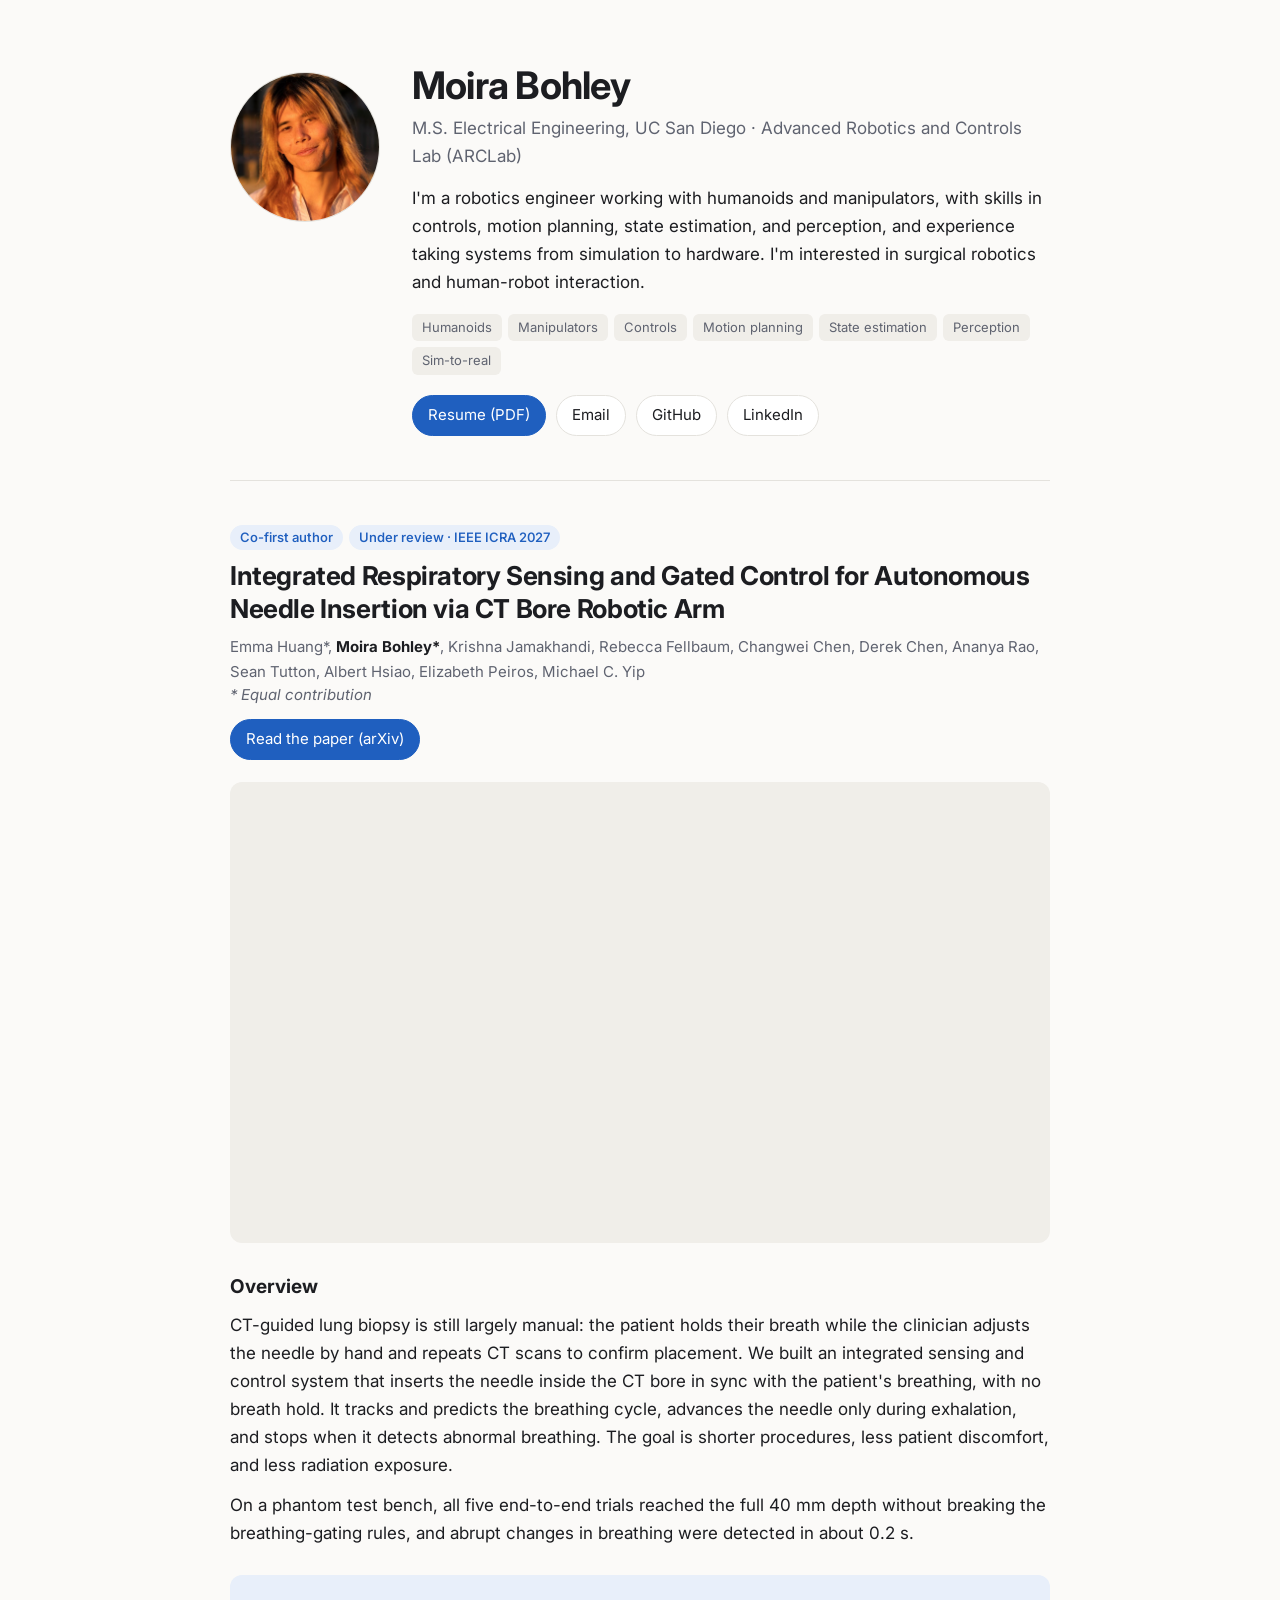
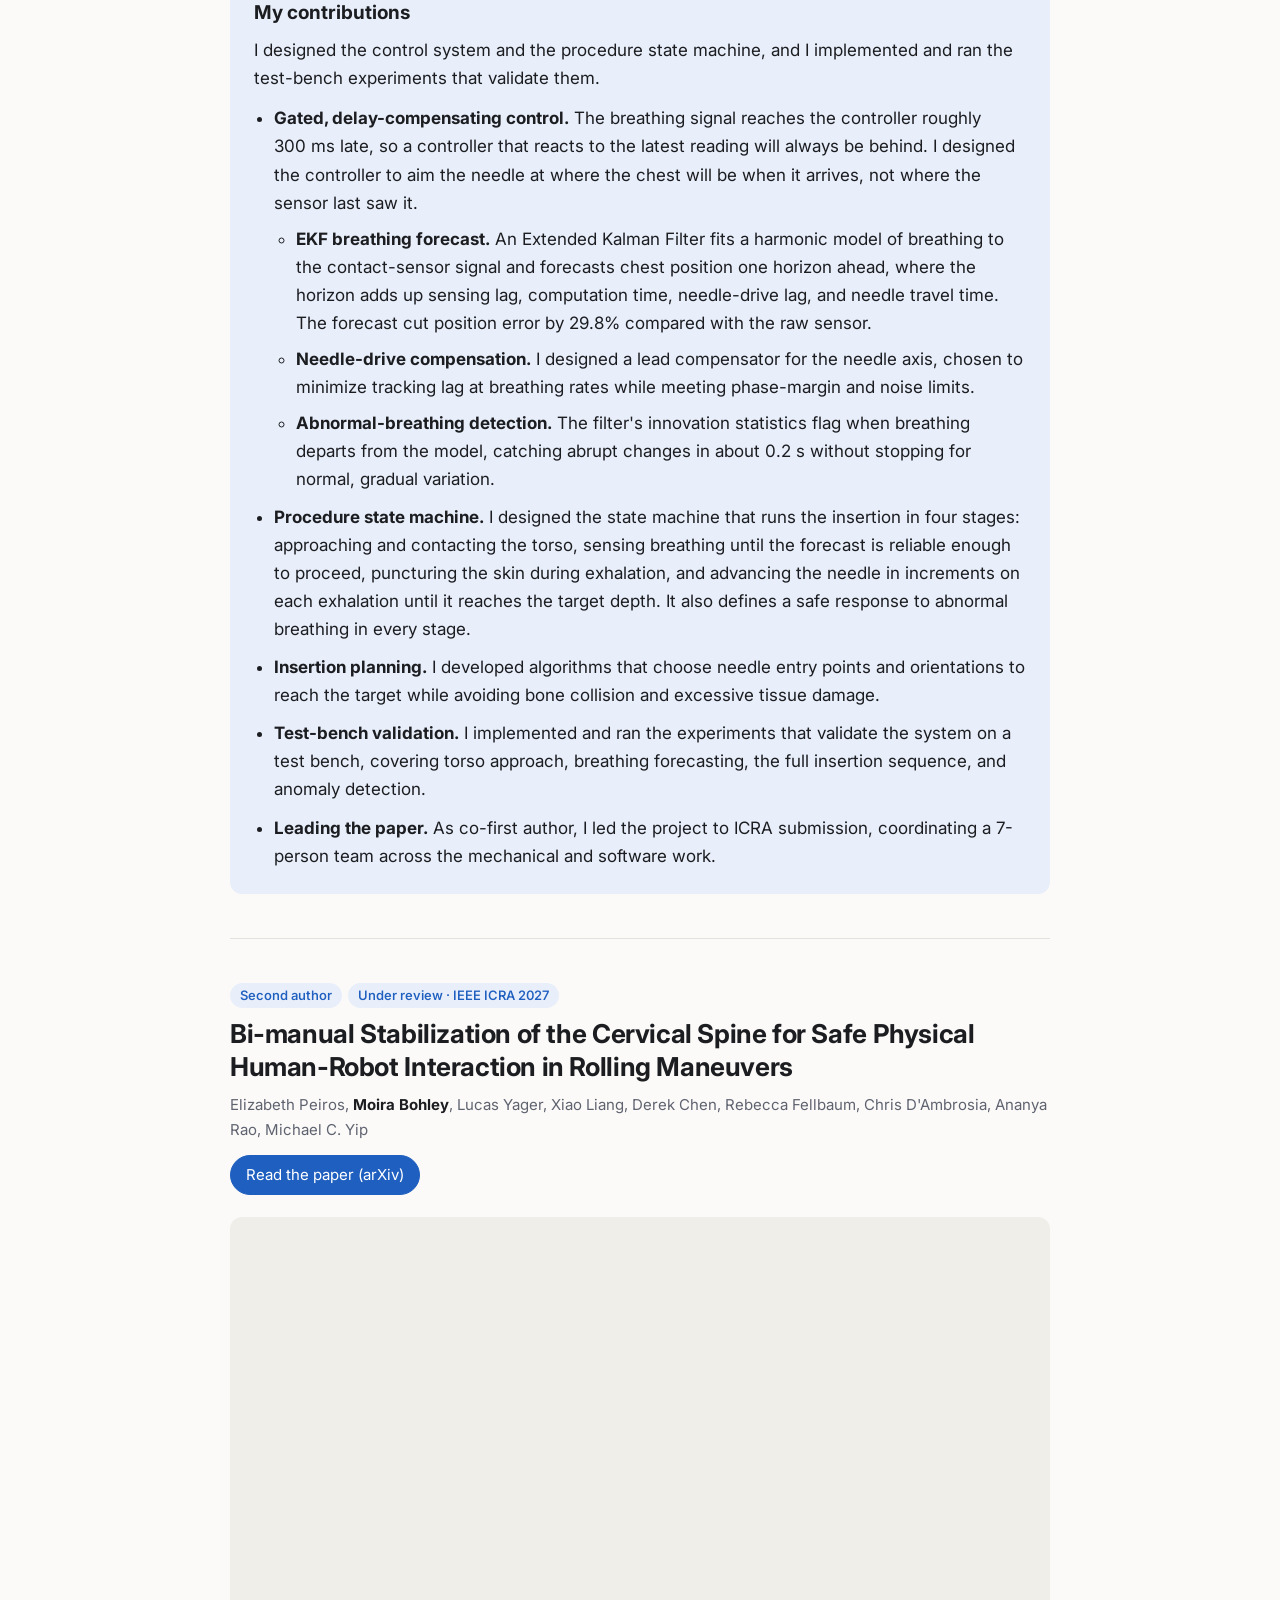
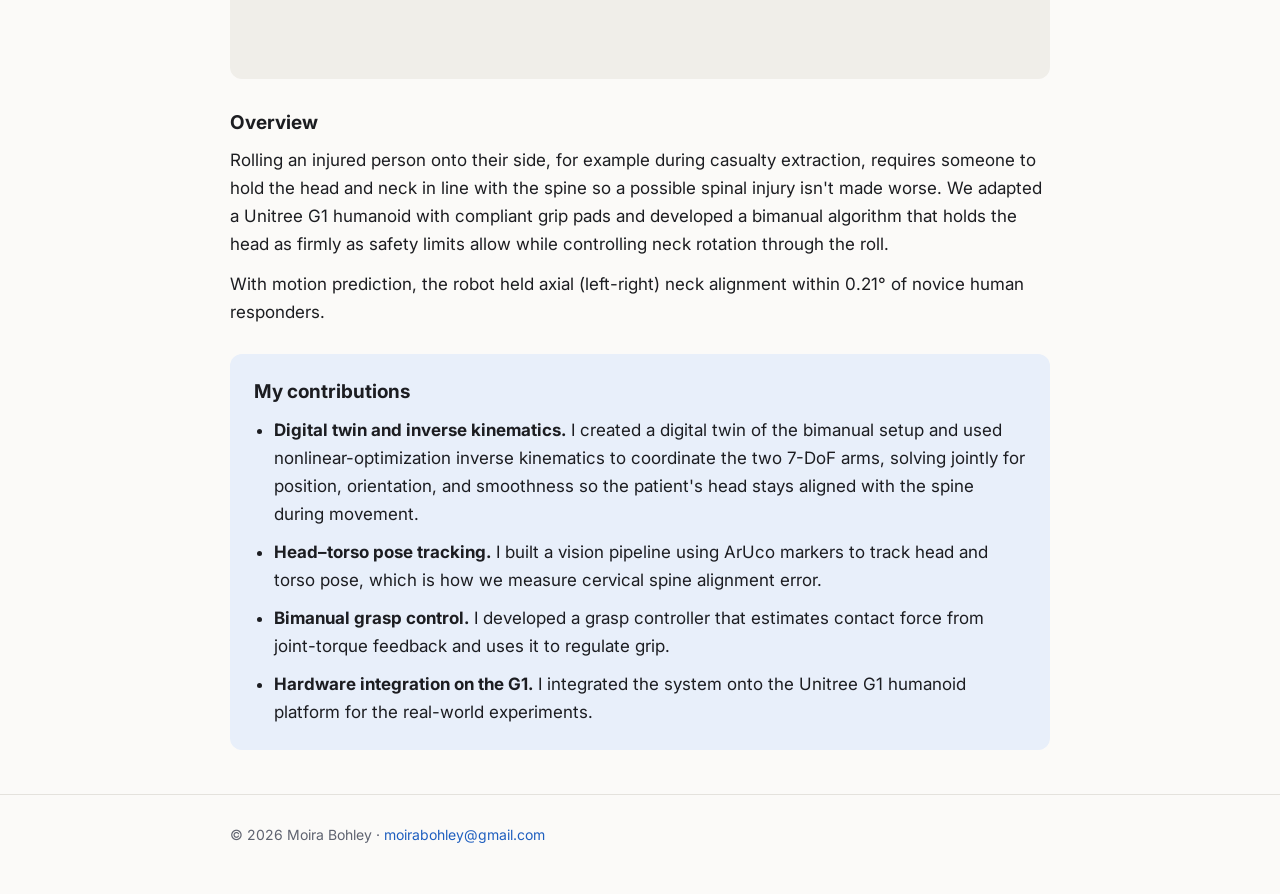
==== commit aa9a24ed: "Split intro into skills and interests Co-Authored-By: Claude Opus 5.5 <noreply@anthropic.com> Claude" ====
--- a/index.html
+++ b/index.html
@@ -19,12 +19,12 @@
       <h1>Moira Bohley</h1>
       <p class="role">M.S. Electrical Engineering, UC San Diego · Advanced Robotics and Controls Lab (ARCLab)</p>
       <p>
-        I'm a robotics engineer with skills in controls, state estimation, SLAM, and motion planning,
-        and experience taking systems from simulation to hardware. I'm interested in surgical robotics,
-        humanoids and manipulators, and human-robot interaction.
+        I'm a robotics engineer working with humanoids and manipulators, with skills in controls, motion planning,
+        state estimation, and perception, and experience taking systems from simulation to hardware.
+        I'm interested in surgical robotics and human-robot interaction.
       </p>
       <div class="tags">
-        <span class="tag">Controls</span><span class="tag">State estimation &amp; SLAM</span><span class="tag">Motion planning</span><span class="tag">Sim-to-real</span><span class="tag">Humanoids</span><span class="tag">Manipulators</span><span class="tag">Surgical robotics</span><span class="tag">Human-robot interaction</span>
+        <span class="tag">Humanoids</span><span class="tag">Manipulators</span><span class="tag">Controls</span><span class="tag">Motion planning</span><span class="tag">State estimation</span><span class="tag">Perception</span><span class="tag">Sim-to-real</span>
       </div>
       <div class="links">
         <a class="btn primary" href="assets/Bohley_Resume.pdf" target="_blank" rel="noopener">Resume (PDF)</a>
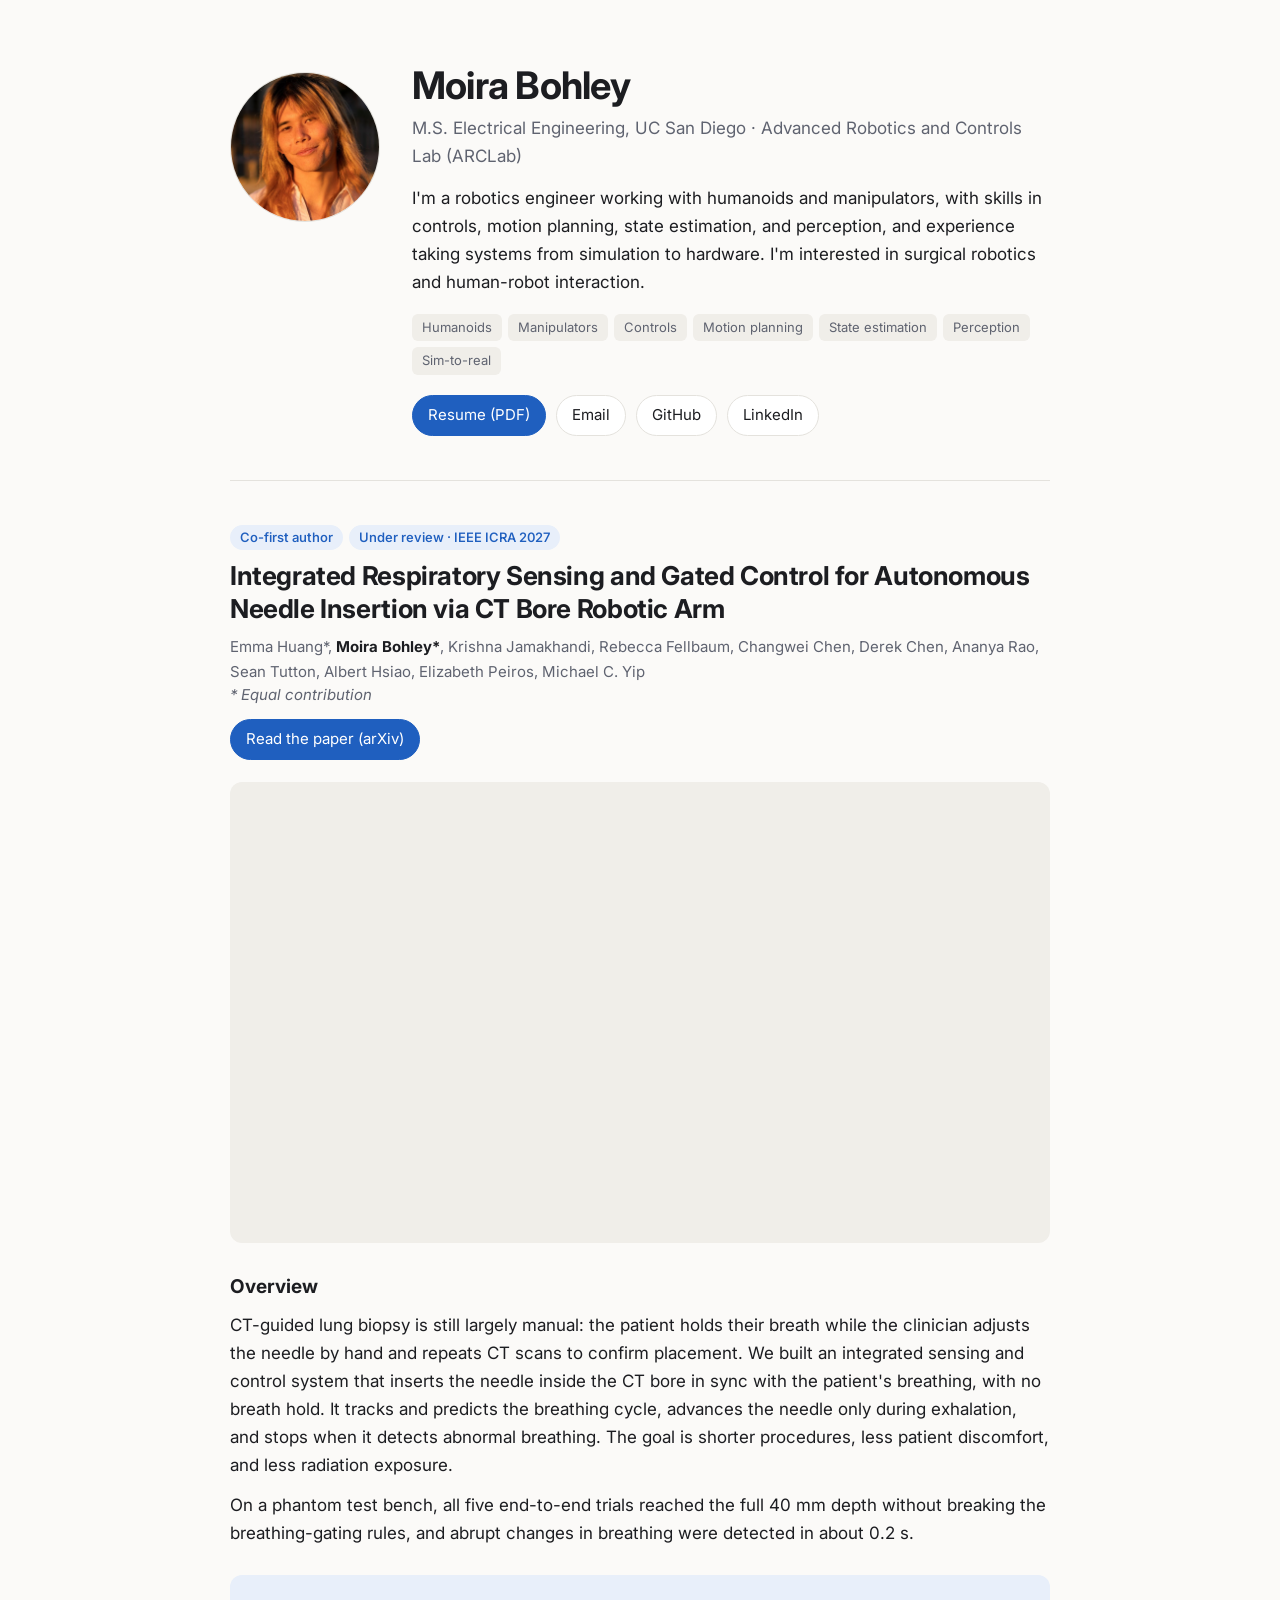
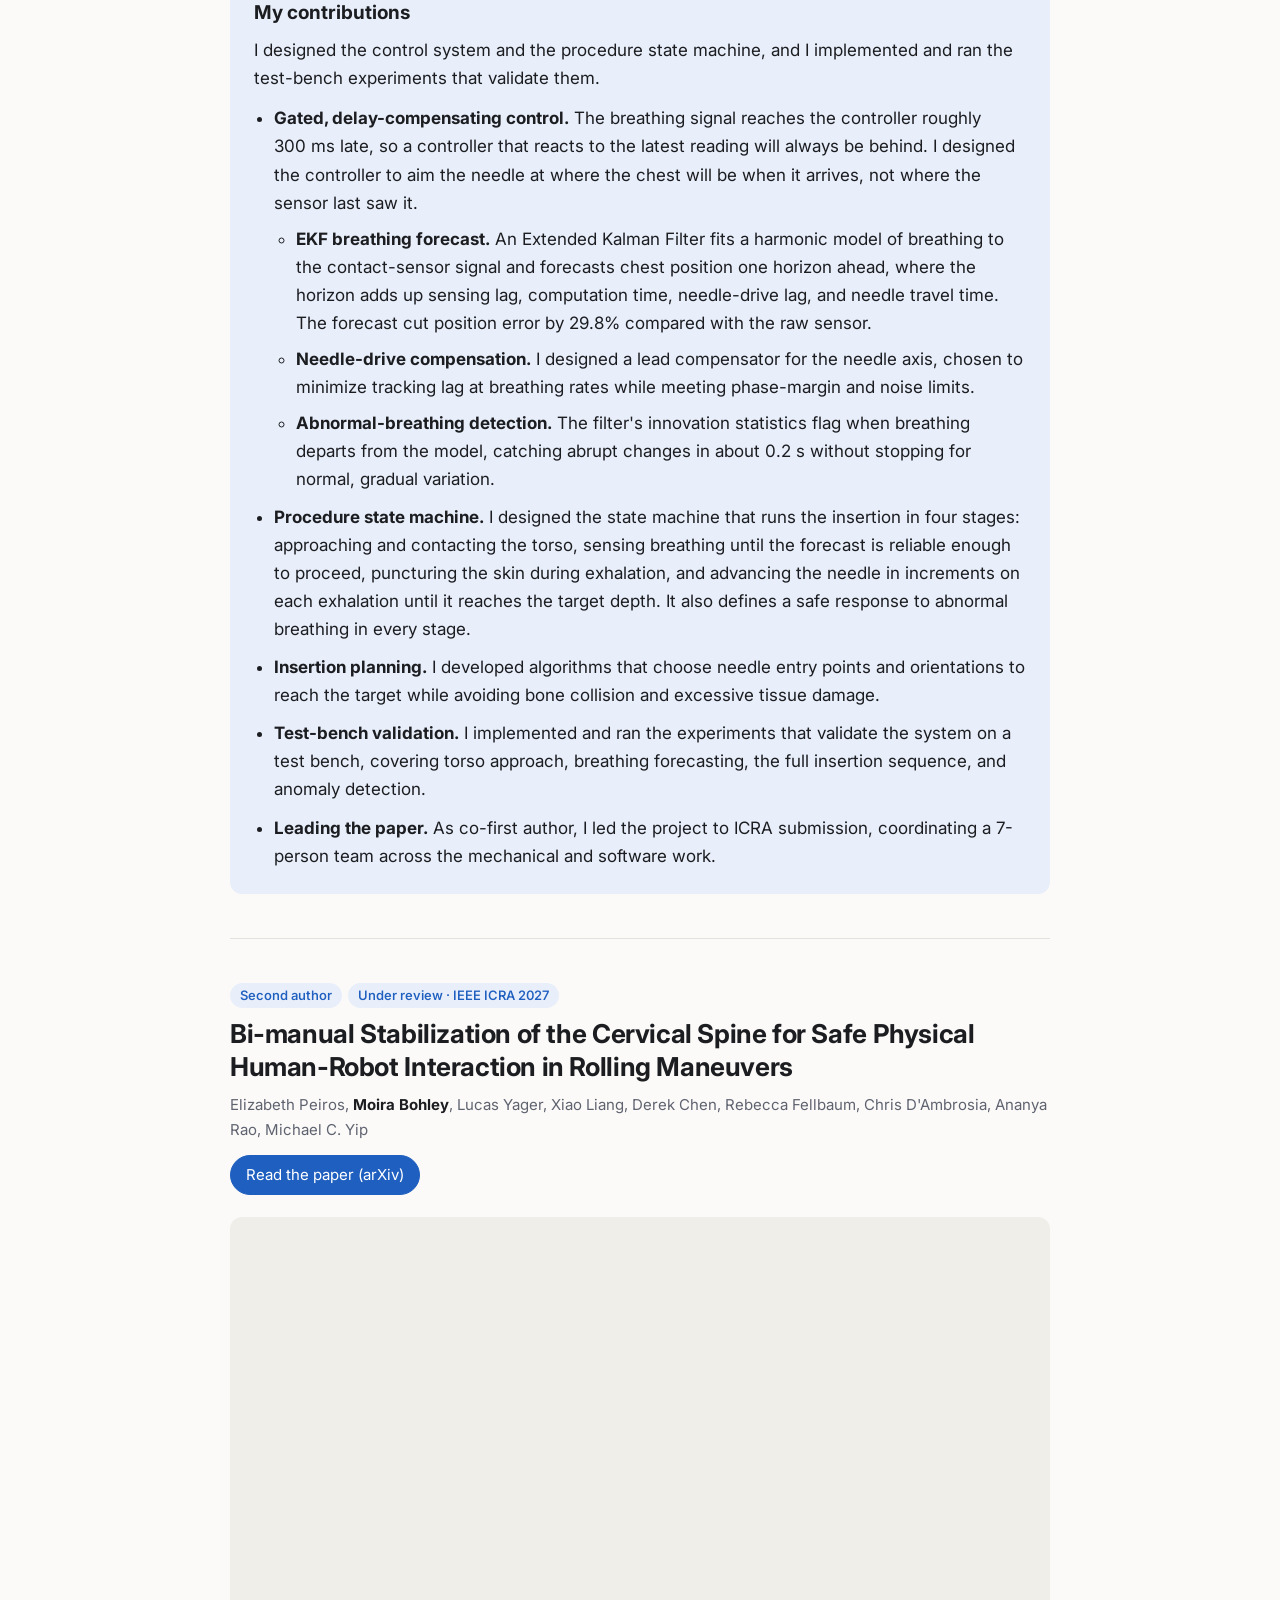
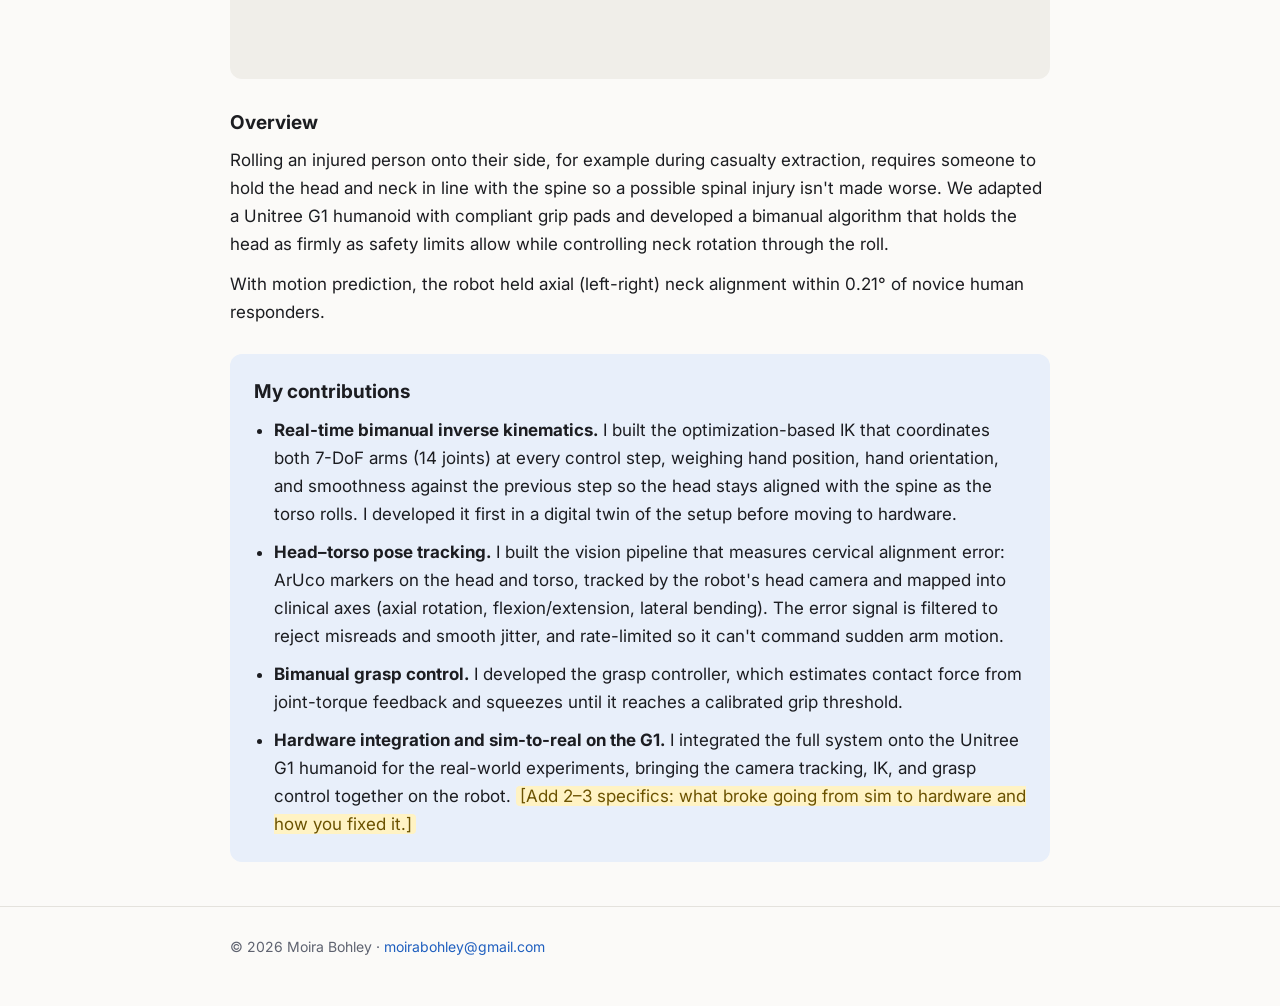
==== commit 5caf0632: "Expand c-spine contributions with detail from the paper Co-Authored-By: Claude Opus 5.5 <noreply@ant" ====
--- a/index.html
+++ b/index.html
@@ -125,15 +125,19 @@
     <div class="contrib">
       <h3>My contributions</h3>
       <ul>
-        <li><b>Digital twin and inverse kinematics.</b> I created a digital twin of the bimanual setup and used
-          nonlinear-optimization inverse kinematics to coordinate the two 7-DoF arms, solving jointly for
-          position, orientation, and smoothness so the patient's head stays aligned with the spine during movement.</li>
-        <li><b>Head–torso pose tracking.</b> I built a vision pipeline using ArUco markers to track head and torso
-          pose, which is how we measure cervical spine alignment error.</li>
-        <li><b>Bimanual grasp control.</b> I developed a grasp controller that estimates contact force from
-          joint-torque feedback and uses it to regulate grip.</li>
-        <li><b>Hardware integration on the G1.</b> I integrated the system onto the Unitree G1 humanoid platform
-          for the real-world experiments.</li>
+        <li><b>Real-time bimanual inverse kinematics.</b> I built the optimization-based IK that coordinates both
+          7-DoF arms (14 joints) at every control step, weighing hand position, hand orientation, and smoothness against
+          the previous step so the head stays aligned with the spine as the torso rolls. I developed it first in a
+          digital twin of the setup before moving to hardware.</li>
+        <li><b>Head–torso pose tracking.</b> I built the vision pipeline that measures cervical alignment error: ArUco
+          markers on the head and torso, tracked by the robot's head camera and mapped into clinical axes (axial rotation,
+          flexion/extension, lateral bending). The error signal is filtered to reject misreads and smooth jitter, and
+          rate-limited so it can't command sudden arm motion.</li>
+        <li><b>Bimanual grasp control.</b> I developed the grasp controller, which estimates contact force from
+          joint-torque feedback and squeezes until it reaches a calibrated grip threshold.</li>
+        <li><b>Hardware integration and sim-to-real on the G1.</b> I integrated the full system onto the Unitree G1
+          humanoid for the real-world experiments, bringing the camera tracking, IK, and grasp control together on the
+          robot. <span class="todo">[Add 2–3 specifics: what broke going from sim to hardware and how you fixed it.]</span></li>
       </ul>
     </div>
   </section>
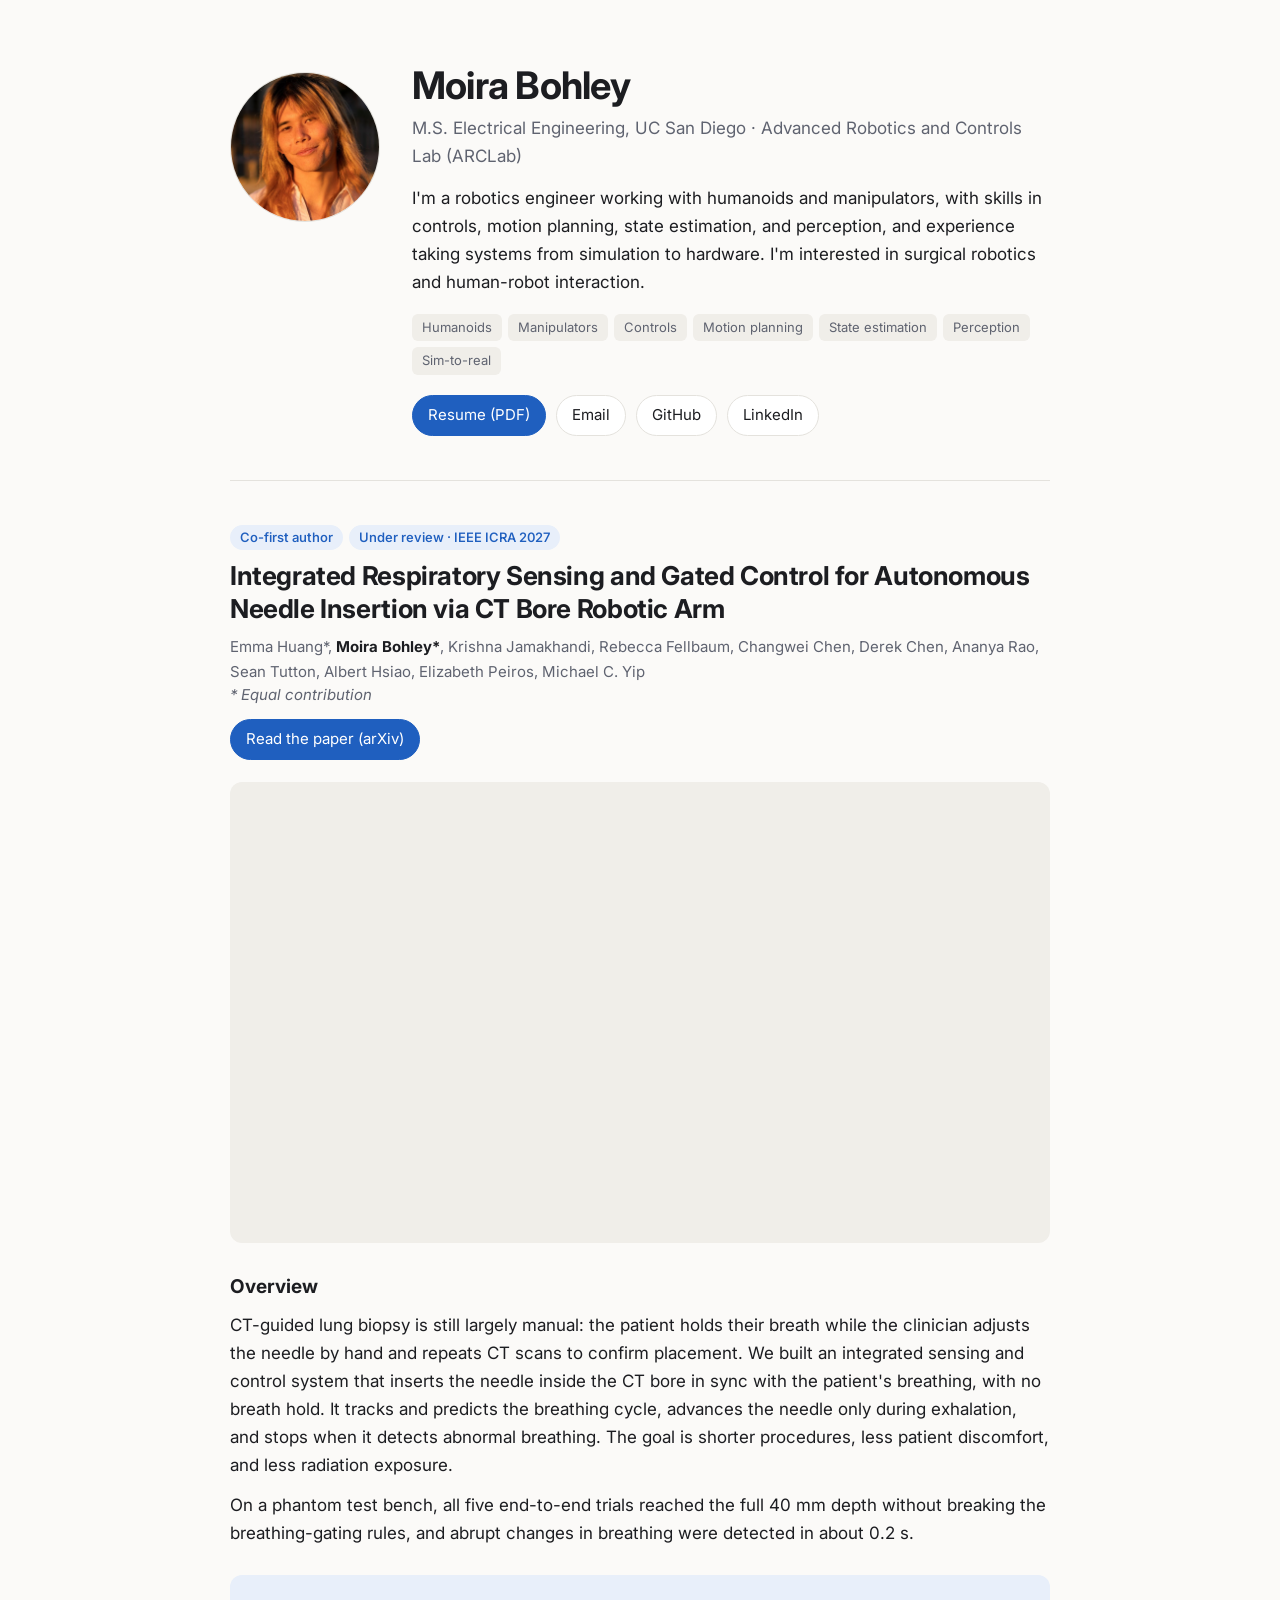
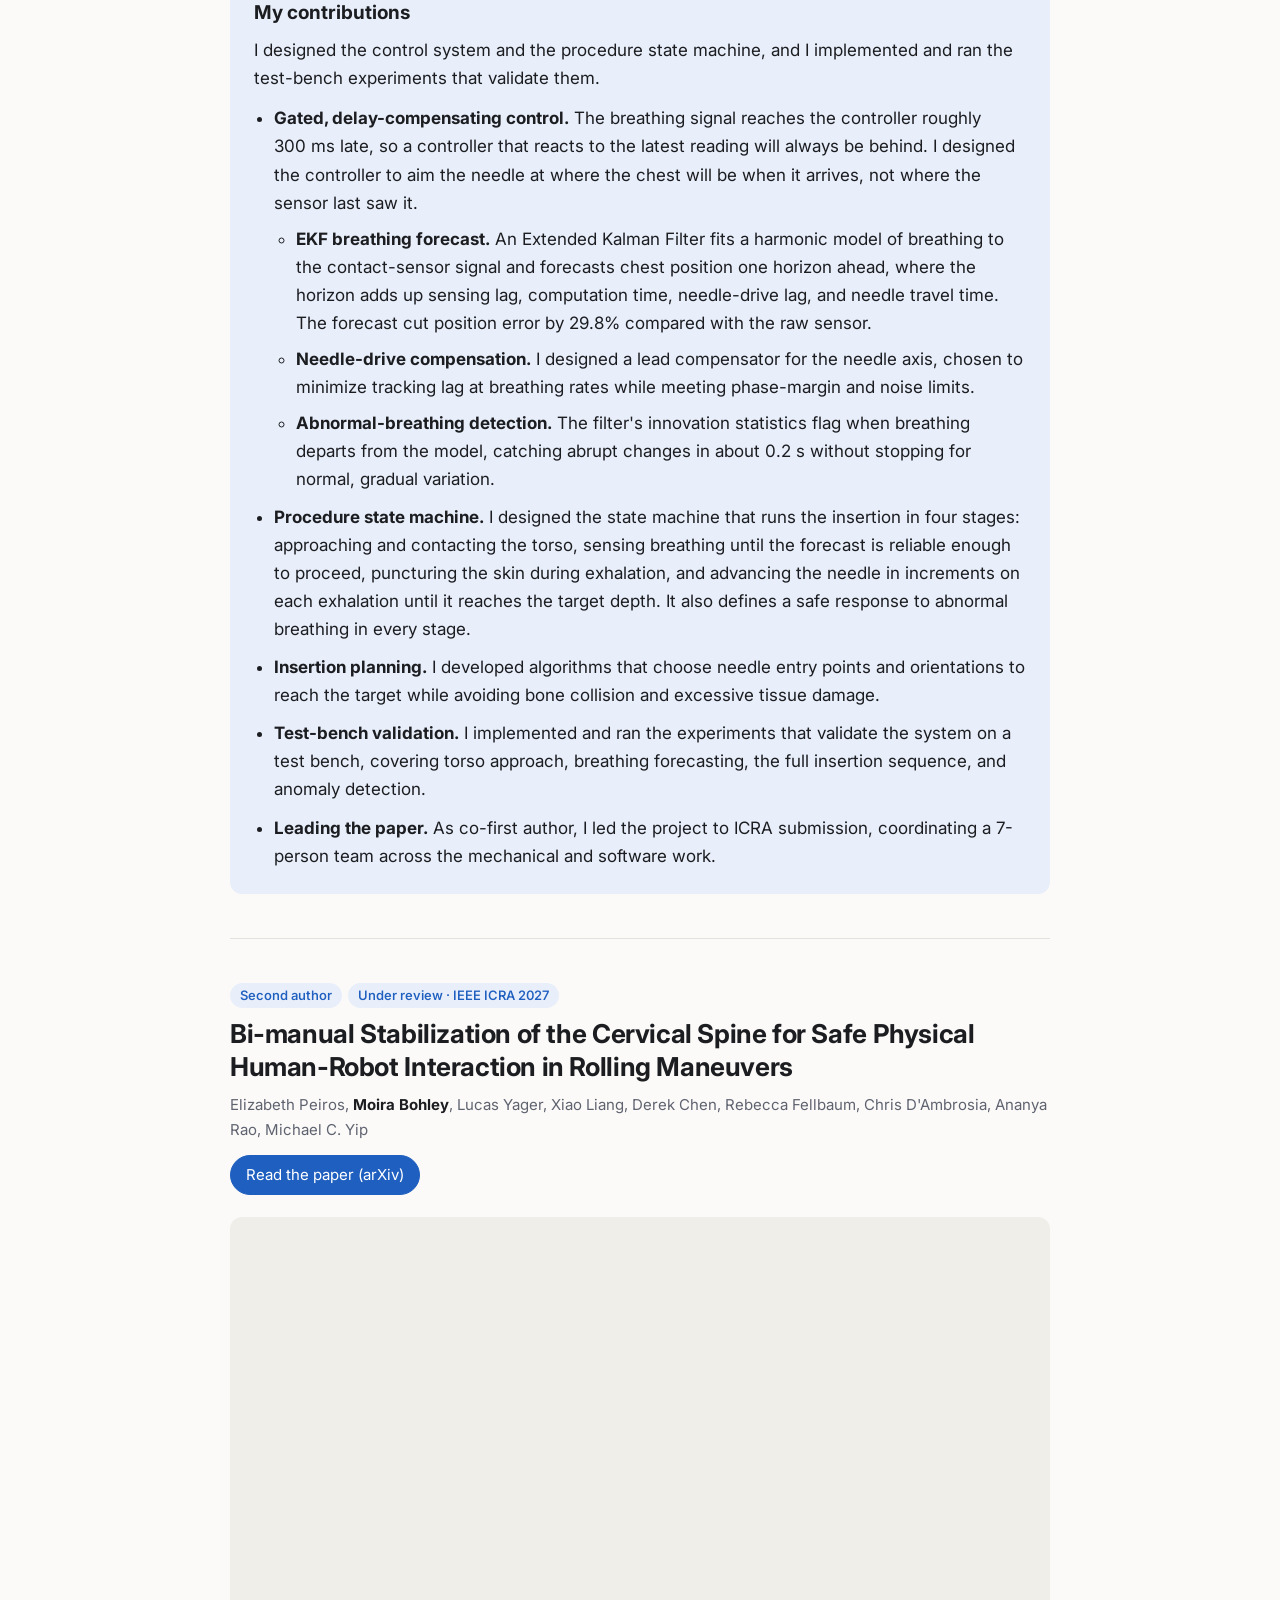
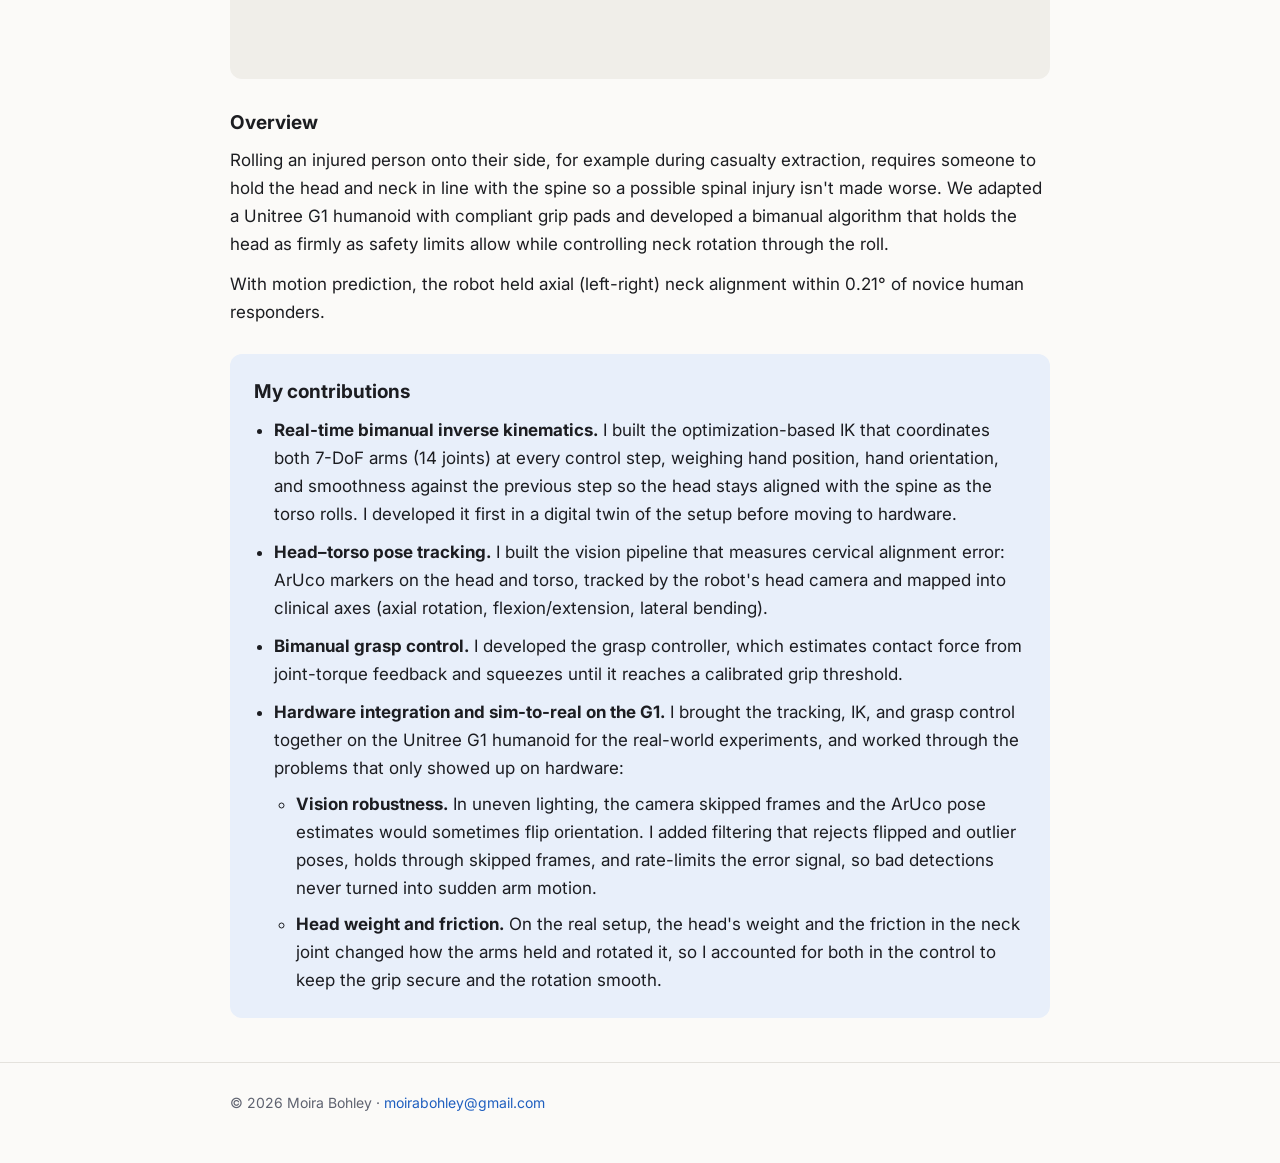
==== commit 68068e71: "Add sim-to-real integration details to c-spine contributions Co-Authored-By: Claude Opus 5.5 <norepl" ====
--- a/index.html
+++ b/index.html
@@ -131,13 +131,21 @@
           digital twin of the setup before moving to hardware.</li>
         <li><b>Head–torso pose tracking.</b> I built the vision pipeline that measures cervical alignment error: ArUco
           markers on the head and torso, tracked by the robot's head camera and mapped into clinical axes (axial rotation,
-          flexion/extension, lateral bending). The error signal is filtered to reject misreads and smooth jitter, and
-          rate-limited so it can't command sudden arm motion.</li>
+          flexion/extension, lateral bending).</li>
         <li><b>Bimanual grasp control.</b> I developed the grasp controller, which estimates contact force from
           joint-torque feedback and squeezes until it reaches a calibrated grip threshold.</li>
-        <li><b>Hardware integration and sim-to-real on the G1.</b> I integrated the full system onto the Unitree G1
-          humanoid for the real-world experiments, bringing the camera tracking, IK, and grasp control together on the
-          robot. <span class="todo">[Add 2–3 specifics: what broke going from sim to hardware and how you fixed it.]</span></li>
+        <li><b>Hardware integration and sim-to-real on the G1.</b> I brought the tracking, IK, and grasp control
+          together on the Unitree G1 humanoid for the real-world experiments, and worked through the problems that only
+          showed up on hardware:
+          <ul>
+            <li><b>Vision robustness.</b> In uneven lighting, the camera skipped frames and the ArUco pose estimates
+              would sometimes flip orientation. I added filtering that rejects flipped and outlier poses, holds through
+              skipped frames, and rate-limits the error signal, so bad detections never turned into sudden arm motion.</li>
+            <li><b>Head weight and friction.</b> On the real setup, the head's weight and the friction in the neck
+              joint changed how the arms held and rotated it, so I accounted for both in the control to keep the grip
+              secure and the rotation smooth.</li>
+          </ul>
+        </li>
       </ul>
     </div>
   </section>
